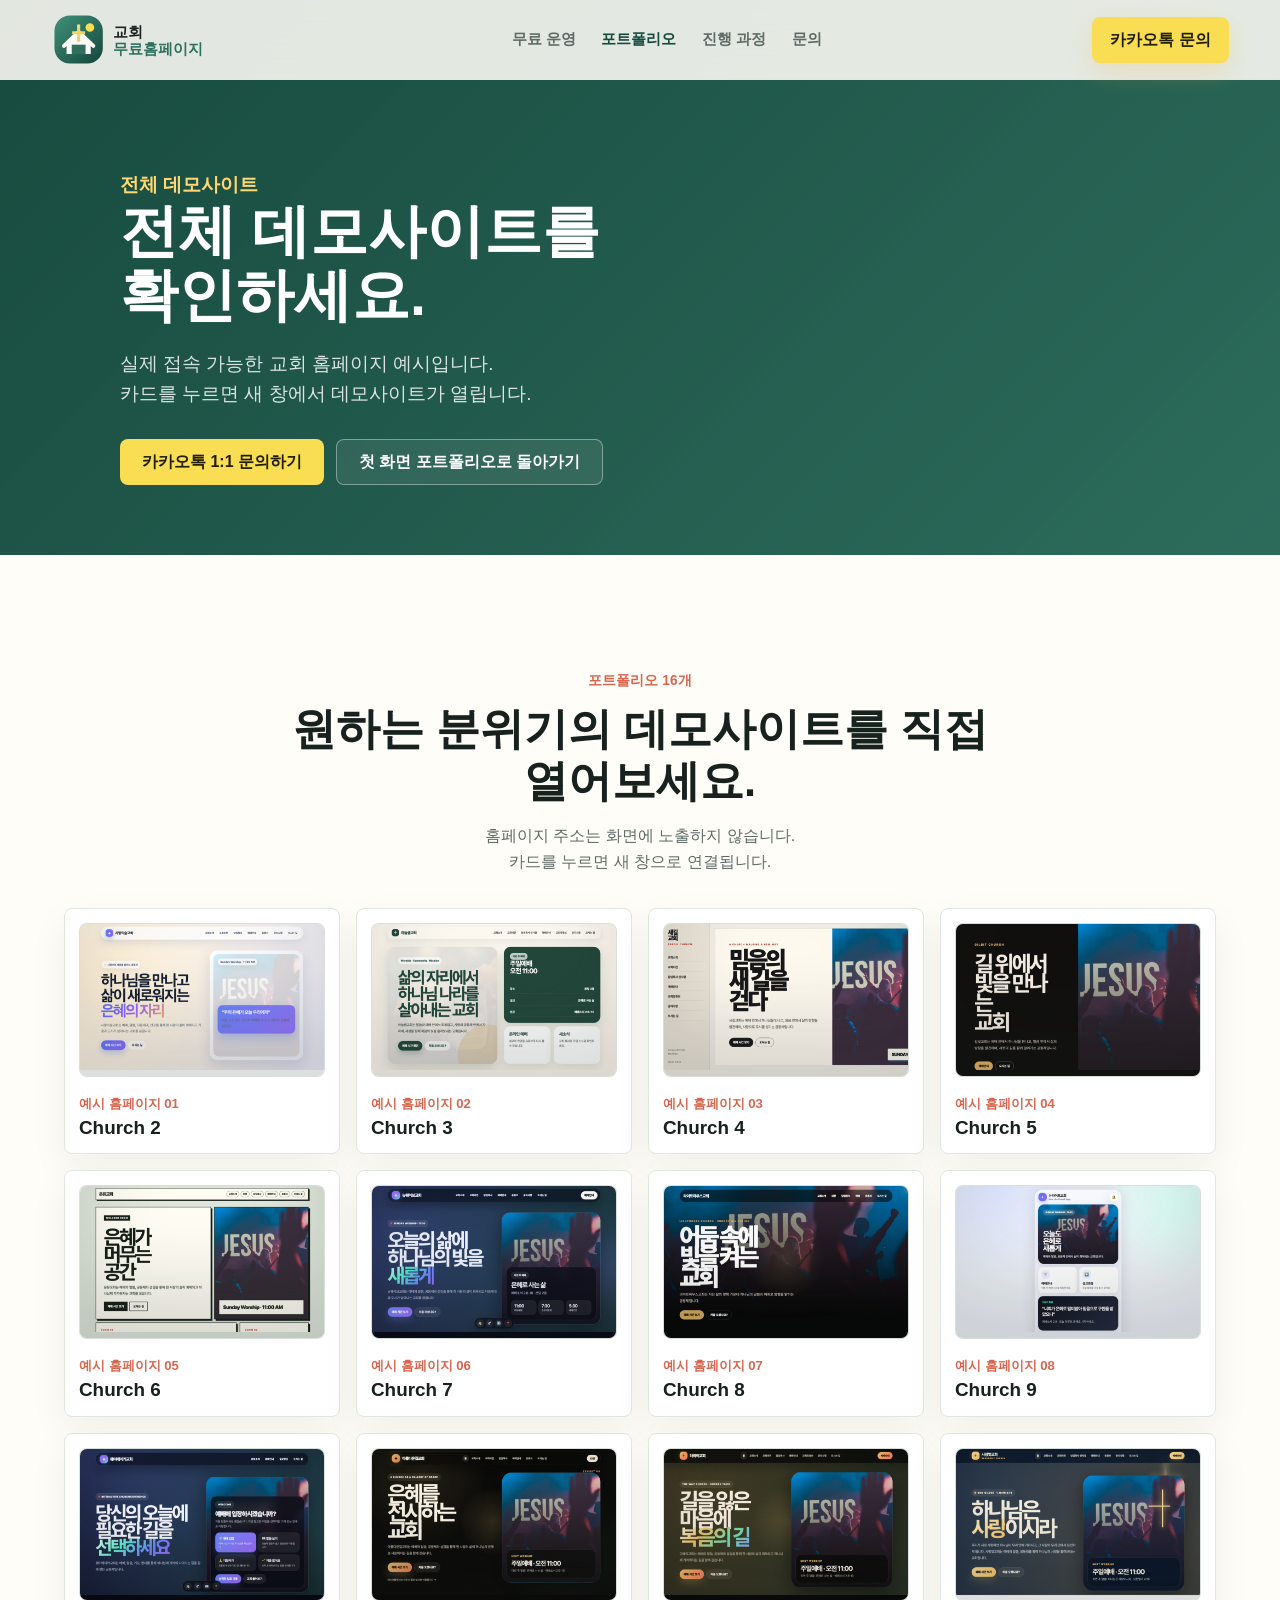
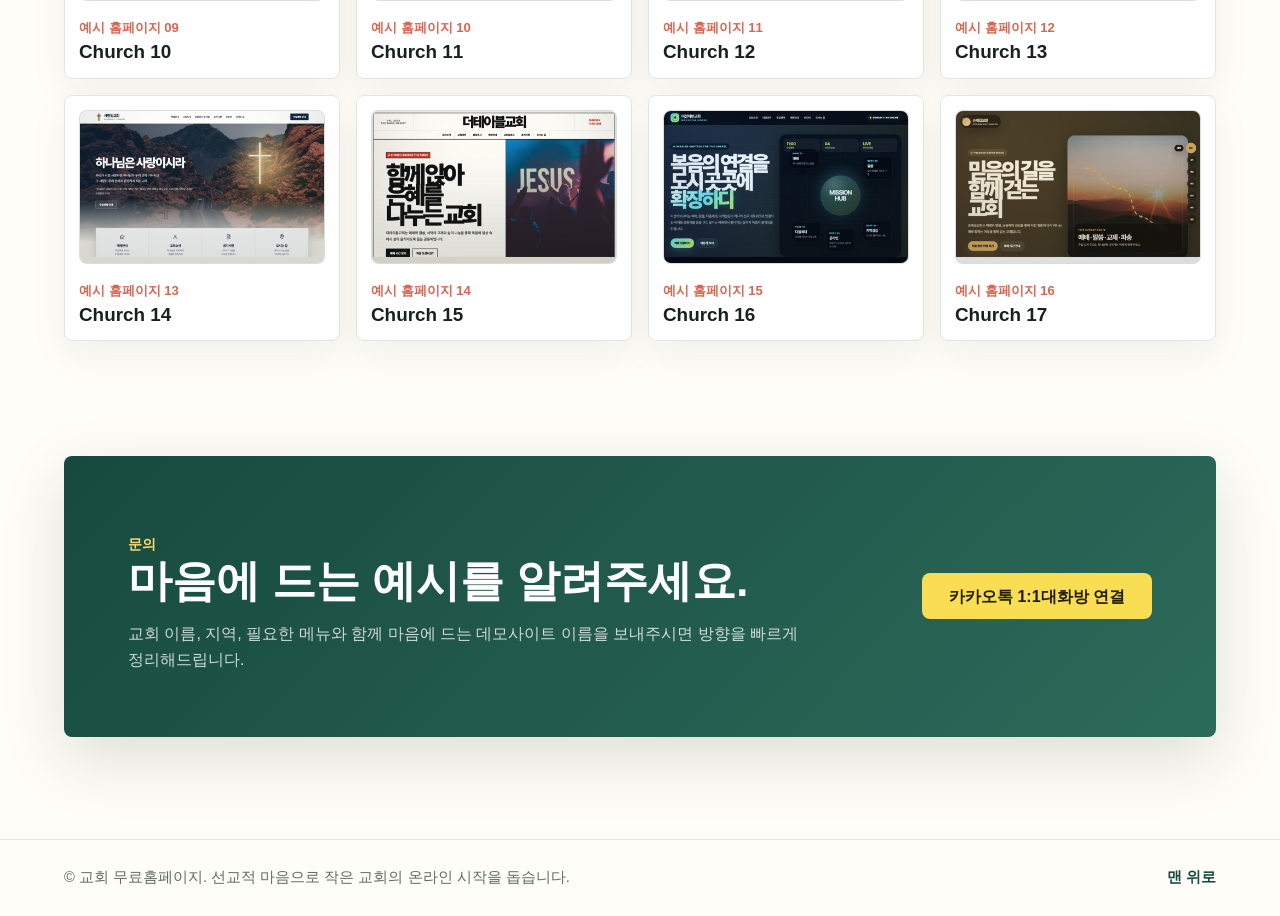
==== demos.html @ e767bea1 "Add files via upload" ====
<!doctype html>
<html lang="ko">
  <head>
    <meta charset="utf-8" />
    <meta name="viewport" content="width=device-width, initial-scale=1" />
    <title>교회 홈페이지 데모사이트 | 교회 무료홈페이지</title>
    <meta
      name="description"
      content="교회 무료홈페이지에서 제작 가능한 교회 홈페이지 데모사이트와 실제 예시 포트폴리오를 확인해보세요."
    />
    <meta name="robots" content="index,follow" />
    <meta name="format-detection" content="telephone=no" />
    <link rel="canonical" href="https://free-church.vercel.app/demos.html" />
    <link rel="icon" href="favicon.ico" sizes="any" />
    <link rel="icon" href="assets/favicon.svg" type="image/svg+xml" />
    <link rel="icon" href="favicon-32x32.png" type="image/png" sizes="32x32" />
    <link rel="apple-touch-icon" href="apple-touch-icon.png" />
    <meta property="og:type" content="website" />
    <meta property="og:locale" content="ko_KR" />
    <meta property="og:site_name" content="교회 무료홈페이지" />
    <meta property="og:title" content="교회 홈페이지 데모사이트" />
    <meta
      property="og:description"
      content="교회 홈페이지 예시 포트폴리오를 한 페이지에서 확인할 수 있습니다."
    />
    <meta property="og:url" content="https://free-church.vercel.app/demos.html" />
    <meta property="og:image" content="https://free-church.vercel.app/assets/church-homepage-hero.png" />
    <meta name="twitter:card" content="summary_large_image" />
    <script type="application/ld+json">
      {
        "@context": "https://schema.org",
        "@type": "CollectionPage",
        "name": "교회 홈페이지 데모사이트",
        "description": "교회 무료홈페이지에서 제공하는 교회 홈페이지 데모사이트와 예시 포트폴리오 모음입니다.",
        "url": "https://free-church.vercel.app/demos.html",
        "isPartOf": {
          "@type": "WebSite",
          "name": "교회 무료홈페이지",
          "url": "https://free-church.vercel.app/"
        }
      }
    </script>
    <link rel="stylesheet" href="styles.css" />
  </head>
  <body>
    <a class="skip-link" href="#main">본문 바로가기</a>

    <header class="site-header" aria-label="주요 메뉴">
      <a class="brand" href="index.html#top" aria-label="교회 무료홈페이지 홈">
        <img class="brand-logo" src="assets/logo.svg" alt="교회 무료홈페이지" width="220" height="64" />
      </a>
      <nav class="nav-links" aria-label="페이지 메뉴">
        <a href="index.html#free">무료 운영</a>
        <a href="demos.html" aria-current="page">포트폴리오</a>
        <a href="index.html#process">진행 과정</a>
        <a href="#contact">문의</a>
      </nav>
      <a class="header-chat" href="https://open.kakao.com/o/sqlMCiui" data-kakao-link>
        카카오톡 문의
      </a>
    </header>

    <main id="main" class="demo-page">
      <section class="demo-hero" id="top" aria-labelledby="demo-title">
        <div class="demo-hero-inner">
          <p class="eyebrow">전체 데모사이트</p>
          <h1 id="demo-title">
            <span>전체 데모사이트를</span>
            <span>확인하세요.</span>
          </h1>
          <p>
            <span>실제 접속 가능한 교회 홈페이지 예시입니다.</span>
            <span>카드를 누르면 새 창에서 데모사이트가 열립니다.</span>
          </p>
          <div class="demo-hero-actions">
            <a class="primary-action" href="https://open.kakao.com/o/sqlMCiui" data-kakao-link>
              카카오톡 1:1 문의하기
            </a>
            <a class="demo-back-link" href="index.html#examples">첫 화면 포트폴리오로 돌아가기</a>
          </div>
        </div>
      </section>

      <section class="section examples" aria-labelledby="demo-list-title">
        <div class="section-heading">
          <p class="eyebrow">포트폴리오 16개</p>
          <h2 id="demo-list-title">
            <span>원하는 분위기의 데모사이트를</span>
            <span>직접 열어보세요.</span>
          </h2>
          <p class="section-subcopy">
            <span>홈페이지 주소는 화면에 노출하지 않습니다.</span>
            <span>카드를 누르면 새 창으로 연결됩니다.</span>
          </p>
        </div>

        <div class="portfolio-grid" aria-label="전체 데모사이트 목록">
          <a class="portfolio-card" href="https://sms890522-coder.github.io/Church2" target="_blank" rel="noopener noreferrer" aria-label="Church 2 예시 홈페이지 새 창으로 보기">
            <span class="portfolio-preview">
              <img src="assets/portfolio/church2.png" alt="Church 2 예시 홈페이지 미리보기" loading="lazy" />
            </span>
            <span class="portfolio-info">
              <span>예시 홈페이지 01</span>
              <strong>Church 2</strong>
            </span>
          </a>
          <a class="portfolio-card" href="https://sms890522-coder.github.io/Church3" target="_blank" rel="noopener noreferrer" aria-label="Church 3 예시 홈페이지 새 창으로 보기">
            <span class="portfolio-preview">
              <img src="assets/portfolio/church3.png" alt="Church 3 예시 홈페이지 미리보기" loading="lazy" />
            </span>
            <span class="portfolio-info">
              <span>예시 홈페이지 02</span>
              <strong>Church 3</strong>
            </span>
          </a>
          <a class="portfolio-card" href="https://sms890522-coder.github.io/Church4" target="_blank" rel="noopener noreferrer" aria-label="Church 4 예시 홈페이지 새 창으로 보기">
            <span class="portfolio-preview">
              <img src="assets/portfolio/church4.png" alt="Church 4 예시 홈페이지 미리보기" loading="lazy" />
            </span>
            <span class="portfolio-info">
              <span>예시 홈페이지 03</span>
              <strong>Church 4</strong>
            </span>
          </a>
          <a class="portfolio-card" href="https://sms890522-coder.github.io/Church5" target="_blank" rel="noopener noreferrer" aria-label="Church 5 예시 홈페이지 새 창으로 보기">
            <span class="portfolio-preview">
              <img src="assets/portfolio/church5.png" alt="Church 5 예시 홈페이지 미리보기" loading="lazy" />
            </span>
            <span class="portfolio-info">
              <span>예시 홈페이지 04</span>
              <strong>Church 5</strong>
            </span>
          </a>
          <a class="portfolio-card" href="https://sms890522-coder.github.io/Church6" target="_blank" rel="noopener noreferrer" aria-label="Church 6 예시 홈페이지 새 창으로 보기">
            <span class="portfolio-preview">
              <img src="assets/portfolio/church6.png" alt="Church 6 예시 홈페이지 미리보기" loading="lazy" />
            </span>
            <span class="portfolio-info">
              <span>예시 홈페이지 05</span>
              <strong>Church 6</strong>
            </span>
          </a>
          <a class="portfolio-card" href="https://sms890522-coder.github.io/Church7" target="_blank" rel="noopener noreferrer" aria-label="Church 7 예시 홈페이지 새 창으로 보기">
            <span class="portfolio-preview">
              <img src="assets/portfolio/church7.png" alt="Church 7 예시 홈페이지 미리보기" loading="lazy" />
            </span>
            <span class="portfolio-info">
              <span>예시 홈페이지 06</span>
              <strong>Church 7</strong>
            </span>
          </a>
          <a class="portfolio-card" href="https://sms890522-coder.github.io/Church8" target="_blank" rel="noopener noreferrer" aria-label="Church 8 예시 홈페이지 새 창으로 보기">
            <span class="portfolio-preview">
              <img src="assets/portfolio/church8.png" alt="Church 8 예시 홈페이지 미리보기" loading="lazy" />
            </span>
            <span class="portfolio-info">
              <span>예시 홈페이지 07</span>
              <strong>Church 8</strong>
            </span>
          </a>
          <a class="portfolio-card" href="https://sms890522-coder.github.io/Church9" target="_blank" rel="noopener noreferrer" aria-label="Church 9 예시 홈페이지 새 창으로 보기">
            <span class="portfolio-preview">
              <img src="assets/portfolio/church9.png" alt="Church 9 예시 홈페이지 미리보기" loading="lazy" />
            </span>
            <span class="portfolio-info">
              <span>예시 홈페이지 08</span>
              <strong>Church 9</strong>
            </span>
          </a>
          <a class="portfolio-card" href="https://sms890522-coder.github.io/Church10" target="_blank" rel="noopener noreferrer" aria-label="Church 10 예시 홈페이지 새 창으로 보기">
            <span class="portfolio-preview">
              <img src="assets/portfolio/church10.png" alt="Church 10 예시 홈페이지 미리보기" loading="lazy" />
            </span>
            <span class="portfolio-info">
              <span>예시 홈페이지 09</span>
              <strong>Church 10</strong>
            </span>
          </a>
          <a class="portfolio-card" href="https://sms890522-coder.github.io/Church11" target="_blank" rel="noopener noreferrer" aria-label="Church 11 예시 홈페이지 새 창으로 보기">
            <span class="portfolio-preview">
              <img src="assets/portfolio/church11.png" alt="Church 11 예시 홈페이지 미리보기" loading="lazy" />
            </span>
            <span class="portfolio-info">
              <span>예시 홈페이지 10</span>
              <strong>Church 11</strong>
            </span>
          </a>
          <a class="portfolio-card" href="https://sms890522-coder.github.io/Church12" target="_blank" rel="noopener noreferrer" aria-label="Church 12 예시 홈페이지 새 창으로 보기">
            <span class="portfolio-preview">
              <img src="assets/portfolio/church12.png" alt="Church 12 예시 홈페이지 미리보기" loading="lazy" />
            </span>
            <span class="portfolio-info">
              <span>예시 홈페이지 11</span>
              <strong>Church 12</strong>
            </span>
          </a>
          <a class="portfolio-card" href="https://sms890522-coder.github.io/Church13" target="_blank" rel="noopener noreferrer" aria-label="Church 13 예시 홈페이지 새 창으로 보기">
            <span class="portfolio-preview">
              <img src="assets/portfolio/church13.png" alt="Church 13 예시 홈페이지 미리보기" loading="lazy" />
            </span>
            <span class="portfolio-info">
              <span>예시 홈페이지 12</span>
              <strong>Church 13</strong>
            </span>
          </a>
          <a class="portfolio-card" href="https://sms890522-coder.github.io/Church14" target="_blank" rel="noopener noreferrer" aria-label="Church 14 예시 홈페이지 새 창으로 보기">
            <span class="portfolio-preview">
              <img src="assets/portfolio/church14.png" alt="Church 14 예시 홈페이지 미리보기" loading="lazy" />
            </span>
            <span class="portfolio-info">
              <span>예시 홈페이지 13</span>
              <strong>Church 14</strong>
            </span>
          </a>
          <a class="portfolio-card" href="https://sms890522-coder.github.io/Church15" target="_blank" rel="noopener noreferrer" aria-label="Church 15 예시 홈페이지 새 창으로 보기">
            <span class="portfolio-preview">
              <img src="assets/portfolio/church15.png" alt="Church 15 예시 홈페이지 미리보기" loading="lazy" />
            </span>
            <span class="portfolio-info">
              <span>예시 홈페이지 14</span>
              <strong>Church 15</strong>
            </span>
          </a>
          <a class="portfolio-card" href="https://sms890522-coder.github.io/Church16" target="_blank" rel="noopener noreferrer" aria-label="Church 16 예시 홈페이지 새 창으로 보기">
            <span class="portfolio-preview">
              <img src="assets/portfolio/church16.png" alt="Church 16 예시 홈페이지 미리보기" loading="lazy" />
            </span>
            <span class="portfolio-info">
              <span>예시 홈페이지 15</span>
              <strong>Church 16</strong>
            </span>
          </a>
          <a class="portfolio-card" href="https://sms890522-coder.github.io/Church17" target="_blank" rel="noopener noreferrer" aria-label="Church 17 예시 홈페이지 새 창으로 보기">
            <span class="portfolio-preview">
              <img src="assets/portfolio/church17.png" alt="Church 17 예시 홈페이지 미리보기" loading="lazy" />
            </span>
            <span class="portfolio-info">
              <span>예시 홈페이지 16</span>
              <strong>Church 17</strong>
            </span>
          </a>
        </div>
      </section>

      <section class="contact" id="contact" aria-labelledby="contact-title">
        <div class="contact-copy">
          <p class="eyebrow">문의</p>
          <h2 id="contact-title">마음에 드는 예시를 알려주세요.</h2>
          <p>
            교회 이름, 지역, 필요한 메뉴와 함께 마음에 드는 데모사이트 이름을 보내주시면 방향을 빠르게 정리해드립니다.
          </p>
        </div>
        <a class="contact-action" href="https://open.kakao.com/o/sqlMCiui" data-kakao-link>
          카카오톡 1:1대화방 연결
        </a>
      </section>
    </main>

    <footer class="site-footer">
      <p>© 교회 무료홈페이지. 선교적 마음으로 작은 교회의 온라인 시작을 돕습니다.</p>
      <a href="#top">맨 위로</a>
    </footer>

    <script src="script.js"></script>
  </body>
</html>
---- styles.css ----
:root {
  --ink: #17211d;
  --muted: #5f6c66;
  --paper: #fffdf8;
  --soft: #f3f7f1;
  --line: #dfe8df;
  --green: #2f6f5e;
  --green-dark: #174a3f;
  --coral: #d8664f;
  --sun: #f0b84e;
  --white: #ffffff;
  --shadow: 0 22px 65px rgba(23, 33, 29, 0.14);
  color-scheme: light;
}

* {
  box-sizing: border-box;
}

html {
  scroll-behavior: smooth;
}

body {
  margin: 0;
  background: var(--paper);
  color: var(--ink);
  font-family:
    Pretendard,
    -apple-system,
    BlinkMacSystemFont,
    "Segoe UI",
    sans-serif;
  line-height: 1.6;
  overflow-x: hidden;
}

body.nav-open {
  overflow: hidden;
}

a {
  color: inherit;
  text-decoration: none;
}

button,
a {
  -webkit-tap-highlight-color: transparent;
}

.skip-link {
  position: fixed;
  left: 16px;
  top: -80px;
  z-index: 30;
  background: var(--ink);
  color: var(--white);
  padding: 10px 14px;
  border-radius: 8px;
}

.skip-link:focus {
  top: 16px;
}

.site-header {
  position: fixed;
  top: 0;
  left: 0;
  right: 0;
  z-index: 20;
  display: flex;
  align-items: center;
  justify-content: space-between;
  gap: 22px;
  min-height: 72px;
  padding: 12px clamp(18px, 4vw, 56px);
  background: rgba(255, 253, 248, 0.88);
  border-bottom: 1px solid rgba(223, 232, 223, 0.72);
  backdrop-filter: blur(16px);
}

.brand {
  display: inline-flex;
  align-items: center;
  gap: 0;
  min-width: max-content;
  font-weight: 800;
  letter-spacing: 0;
}

.brand-logo {
  display: block;
  width: 190px;
  height: auto;
}

.nav-links {
  display: flex;
  align-items: center;
  justify-content: center;
  gap: clamp(14px, 2vw, 28px);
  color: var(--muted);
  font-size: 0.95rem;
  font-weight: 700;
}

.nav-links a {
  padding: 8px 0;
}

.nav-links a:hover {
  color: var(--green-dark);
}

.nav-links a[aria-current="page"] {
  color: var(--green-dark);
}

.header-chat,
.primary-action,
.secondary-action,
.contact-action {
  display: inline-flex;
  align-items: center;
  justify-content: center;
  min-height: 46px;
  border-radius: 8px;
  font-weight: 800;
  letter-spacing: 0;
}

.header-chat {
  min-width: 126px;
  padding: 0 18px;
  background: #f9de53;
  color: #211d00;
  box-shadow: 0 10px 26px rgba(240, 184, 78, 0.24);
}

.hero {
  position: relative;
  min-height: min(760px, 92vh);
  display: grid;
  align-items: end;
  overflow: hidden;
  padding: 142px clamp(18px, 5vw, 72px) 56px;
}

.hero-image {
  position: absolute;
  inset: 0;
  background:
    linear-gradient(90deg, rgba(23, 33, 29, 0.74) 0%, rgba(23, 33, 29, 0.42) 46%, rgba(23, 33, 29, 0.08) 100%),
    url("assets/church-homepage-hero.png") center / cover no-repeat;
  transform: scale(1.01);
}

.hero-shade {
  position: absolute;
  inset: auto 0 0;
  height: 34%;
  background: linear-gradient(0deg, rgba(23, 33, 29, 0.52), rgba(23, 33, 29, 0));
}

.hero-content {
  position: relative;
  z-index: 2;
  width: min(820px, 100%);
  min-width: 0;
  color: var(--white);
}

.eyebrow {
  margin: 0 0 12px;
  color: var(--coral);
  font-size: 0.86rem;
  font-weight: 900;
  letter-spacing: 0;
}

.hero .eyebrow {
  color: #ffd873;
}

.hero h1 {
  margin: 0;
  max-width: 780px;
  font-size: clamp(2.4rem, 5vw, 5.45rem);
  line-height: 1.04;
  letter-spacing: 0;
  overflow-wrap: anywhere;
  word-break: keep-all;
}

.hero-copy {
  max-width: 690px;
  margin: 24px 0 0;
  color: rgba(255, 255, 255, 0.9);
  font-size: clamp(1.05rem, 1.7vw, 1.25rem);
  overflow-wrap: anywhere;
  word-break: keep-all;
}

.hero-copy span,
.notice-strip span {
  display: inline;
}

.hero-actions {
  display: flex;
  flex-wrap: wrap;
  gap: 12px;
  margin-top: 32px;
}

.primary-action,
.secondary-action {
  min-width: 182px;
  padding: 0 22px;
}

.primary-action {
  background: #f9de53;
  color: #211d00;
}

.secondary-action {
  border: 1px solid rgba(255, 255, 255, 0.42);
  color: var(--white);
  background: rgba(255, 255, 255, 0.08);
  backdrop-filter: blur(12px);
}

.hero-stats {
  display: grid;
  grid-template-columns: repeat(3, minmax(0, 1fr));
  gap: 10px;
  width: min(620px, 100%);
  margin: 42px 0 0;
}

.hero-stats div {
  padding: 16px;
  border: 1px solid rgba(255, 255, 255, 0.26);
  border-radius: 8px;
  background: rgba(255, 255, 255, 0.1);
  backdrop-filter: blur(10px);
}

.hero-stats dt {
  margin: 0;
  color: #ffd873;
  font-size: 1.4rem;
  font-weight: 900;
}

.hero-stats dd {
  margin: 2px 0 0;
  color: rgba(255, 255, 255, 0.82);
  font-size: 0.9rem;
}

.notice-strip {
  background: var(--green-dark);
  color: var(--white);
  padding: 24px clamp(18px, 5vw, 72px);
}

.notice-strip p {
  width: min(1050px, 100%);
  margin: 0 auto;
  color: rgba(255, 255, 255, 0.94);
  font-size: clamp(1rem, 2vw, 1.3rem);
  font-weight: 800;
  text-align: center;
  overflow-wrap: anywhere;
  word-break: keep-all;
}

.section {
  padding: clamp(72px, 9vw, 118px) clamp(18px, 5vw, 72px);
}

.section-heading {
  width: min(780px, 100%);
  margin: 0 auto 34px;
  text-align: center;
}

.section-heading h2,
.seo-band h2,
.contact h2 {
  margin: 0;
  color: var(--ink);
  font-size: clamp(1.9rem, 3.4vw, 3.2rem);
  line-height: 1.18;
  letter-spacing: 0;
  overflow-wrap: anywhere;
  word-break: keep-all;
}

.section-heading h2 span,
.seo-band h2 span {
  display: inline;
}

.promise-grid {
  display: grid;
  grid-template-columns: repeat(3, minmax(0, 1fr));
  gap: 18px;
  width: min(1120px, 100%);
  margin: 0 auto;
}

.promise-card {
  min-height: 252px;
  padding: 26px;
  border: 1px solid var(--line);
  border-radius: 8px;
  background: var(--white);
  box-shadow: 0 14px 42px rgba(23, 33, 29, 0.06);
}

.card-index {
  display: inline-flex;
  align-items: center;
  justify-content: center;
  width: 44px;
  height: 32px;
  border-radius: 999px;
  background: var(--soft);
  color: var(--green);
  font-weight: 900;
}

.promise-card h3 {
  margin: 24px 0 10px;
  font-size: 1.32rem;
  line-height: 1.28;
  letter-spacing: 0;
  word-break: keep-all;
}

.promise-card p,
.faq-list p,
.contact p,
.process-list span {
  margin: 0;
  color: var(--muted);
  overflow-wrap: anywhere;
  word-break: keep-all;
}

.seo-band {
  display: grid;
  grid-template-columns: minmax(0, 0.9fr) minmax(300px, 1.1fr);
  gap: 40px;
  align-items: center;
  background: var(--soft);
}

.seo-band > div,
.check-list {
  width: min(560px, 100%);
}

.seo-band > div {
  justify-self: end;
}

.check-list {
  display: grid;
  gap: 14px;
  margin: 0;
  padding: 0;
  list-style: none;
}

.check-list li {
  position: relative;
  padding: 18px 18px 18px 52px;
  border: 1px solid rgba(47, 111, 94, 0.18);
  border-radius: 8px;
  background: var(--white);
  color: var(--ink);
  font-weight: 750;
  overflow-wrap: anywhere;
  box-shadow: 0 10px 30px rgba(23, 33, 29, 0.05);
}

.check-list li::before {
  position: absolute;
  left: 18px;
  top: 18px;
  content: "";
  width: 18px;
  height: 18px;
  border-radius: 50%;
  background: var(--green);
  box-shadow: inset 0 0 0 5px var(--white);
}

.examples {
  background: var(--paper);
}

.demo-page {
  background: var(--paper);
}

.demo-hero {
  padding: 148px clamp(18px, 5vw, 72px) 70px;
  background:
    linear-gradient(135deg, rgba(23, 74, 63, 0.97), rgba(47, 111, 94, 0.9)),
    var(--green-dark);
  color: var(--white);
  overflow: hidden;
}

.demo-hero-inner {
  width: min(1040px, 100%);
  min-width: 0;
  margin: 0 auto;
}

.demo-hero .eyebrow {
  color: #ffd873;
}

.demo-hero h1 {
  max-width: 840px;
  margin: 0;
  font-size: clamp(2.15rem, 4.5vw, 4.5rem);
  line-height: 1.1;
  letter-spacing: 0;
  overflow-wrap: anywhere;
  word-break: keep-all;
}

.demo-hero h1 span,
.demo-hero p span {
  display: block;
}

.demo-hero p {
  max-width: 760px;
  margin: 22px 0 0;
  color: rgba(255, 255, 255, 0.84);
  font-size: clamp(1.02rem, 1.5vw, 1.18rem);
  overflow-wrap: anywhere;
  word-break: keep-all;
}

.demo-hero-actions {
  display: flex;
  flex-wrap: wrap;
  gap: 12px;
  margin-top: 30px;
}

.demo-back-link {
  display: inline-flex;
  align-items: center;
  justify-content: center;
  min-height: 46px;
  padding: 0 22px;
  border: 1px solid rgba(255, 255, 255, 0.38);
  border-radius: 8px;
  color: var(--white);
  font-weight: 800;
  background: rgba(255, 255, 255, 0.08);
}

.section-subcopy {
  max-width: 640px;
  margin: 16px auto 0;
  color: var(--muted);
  word-break: keep-all;
}

.section-subcopy span {
  display: block;
}

.portfolio-grid {
  display: grid;
  grid-template-columns: repeat(4, minmax(0, 1fr));
  gap: 16px;
  width: min(1180px, 100%);
  margin: 0 auto;
}

.portfolio-card {
  display: grid;
  gap: 16px;
  min-width: 0;
  overflow: hidden;
  padding: 14px;
  border: 1px solid var(--line);
  border-radius: 8px;
  background: var(--white);
  box-shadow: 0 14px 38px rgba(23, 33, 29, 0.06);
  transition:
    border-color 180ms ease,
    box-shadow 180ms ease,
    transform 180ms ease;
}

.portfolio-card:hover,
.portfolio-card:focus-visible {
  border-color: rgba(47, 111, 94, 0.42);
  box-shadow: 0 20px 54px rgba(23, 33, 29, 0.13);
  transform: translateY(-3px);
}

.portfolio-preview {
  position: relative;
  display: block;
  aspect-ratio: 16 / 10;
  overflow: hidden;
  border: 1px solid rgba(23, 33, 29, 0.1);
  border-radius: 8px;
  background: #eef4ef;
}

.portfolio-preview::after {
  position: absolute;
  inset: 0;
  content: "";
  box-shadow: inset 0 -54px 80px rgba(23, 33, 29, 0.16);
  pointer-events: none;
}

.portfolio-preview img {
  display: block;
  width: 100%;
  height: 100%;
  object-fit: cover;
  object-position: top center;
  transform: scale(1.01);
  transition: transform 220ms ease;
}

.portfolio-card:hover .portfolio-preview img,
.portfolio-card:focus-visible .portfolio-preview img {
  transform: scale(1.045);
}

.portfolio-info {
  display: grid;
  min-width: 0;
  overflow: hidden;
}

.portfolio-info span {
  color: var(--coral);
  font-size: 0.82rem;
  font-weight: 900;
}

.portfolio-info strong {
  margin-top: 2px;
  color: var(--ink);
  font-size: 1.18rem;
  line-height: 1.24;
}

.portfolio-actions {
  display: flex;
  justify-content: center;
  margin-top: 30px;
}

.portfolio-more-link {
  display: inline-flex;
  align-items: center;
  justify-content: center;
  min-height: 48px;
  padding: 0 24px;
  border-radius: 8px;
  background: var(--green-dark);
  color: var(--white);
  font-weight: 850;
  box-shadow: 0 14px 34px rgba(23, 74, 63, 0.18);
}

.portfolio-more-link:hover,
.portfolio-more-link:focus-visible {
  background: var(--green);
}

.process {
  background: var(--green-dark);
}

.process .section-heading h2 {
  color: var(--white);
}

.process .eyebrow {
  color: #ffd873;
}

.process-list {
  display: grid;
  grid-template-columns: repeat(3, minmax(0, 1fr));
  gap: 16px;
  width: min(1080px, 100%);
  margin: 0 auto;
  padding: 0;
  list-style: none;
}

.process-list li {
  min-height: 182px;
  padding: 24px;
  border: 1px solid rgba(255, 255, 255, 0.18);
  border-radius: 8px;
  background: rgba(255, 255, 255, 0.08);
}

.process-list strong {
  display: block;
  margin-bottom: 12px;
  color: var(--white);
  font-size: 1.22rem;
}

.process-list span {
  color: rgba(255, 255, 255, 0.78);
}

.faq-list {
  display: grid;
  gap: 12px;
  width: min(900px, 100%);
  margin: 0 auto;
}

details {
  border: 1px solid var(--line);
  border-radius: 8px;
  background: var(--white);
}

summary {
  display: flex;
  justify-content: space-between;
  gap: 16px;
  padding: 20px 22px;
  color: var(--ink);
  font-weight: 900;
  cursor: pointer;
  word-break: keep-all;
}

summary::after {
  content: "+";
  color: var(--green);
  font-size: 1.25rem;
  line-height: 1;
}

details[open] summary::after {
  content: "−";
}

details p {
  padding: 0 22px 22px;
}

.contact {
  display: grid;
  grid-template-columns: minmax(0, 1fr) auto;
  gap: 32px;
  align-items: center;
  margin: 0 clamp(18px, 5vw, 72px) clamp(72px, 8vw, 110px);
  padding: clamp(36px, 6vw, 64px);
  border-radius: 8px;
  background:
    linear-gradient(135deg, rgba(23, 74, 63, 0.94), rgba(47, 111, 94, 0.88)),
    var(--green-dark);
  color: var(--white);
  box-shadow: var(--shadow);
}

.contact h2 {
  color: var(--white);
}

.contact .eyebrow {
  color: #ffd873;
}

.contact p {
  max-width: 680px;
  margin-top: 14px;
  color: rgba(255, 255, 255, 0.78);
}

.contact-action {
  min-width: 230px;
  padding: 0 24px;
  background: #f9de53;
  color: #211d00;
}

.site-footer {
  display: flex;
  justify-content: space-between;
  gap: 18px;
  padding: 26px clamp(18px, 5vw, 72px);
  border-top: 1px solid var(--line);
  color: var(--muted);
  font-size: 0.92rem;
}

.site-footer p {
  margin: 0;
}

.site-footer a {
  color: var(--green-dark);
  font-weight: 800;
}

@media (max-width: 900px) {
  .site-header {
    min-height: 66px;
    gap: 12px;
  }

  .nav-links {
    display: none;
  }

  .header-chat {
    min-width: 112px;
    min-height: 42px;
    padding: 0 14px;
    font-size: 0.9rem;
  }

  .hero {
    min-height: 760px;
    padding-top: 118px;
  }

  .demo-hero {
    padding-top: 118px;
    padding-bottom: 58px;
  }

  .hero-image {
    background:
      linear-gradient(180deg, rgba(23, 33, 29, 0.66) 0%, rgba(23, 33, 29, 0.52) 52%, rgba(23, 33, 29, 0.74) 100%),
      url("assets/church-homepage-hero.png") center / cover no-repeat;
  }

  .promise-grid,
  .process-list,
  .seo-band,
  .contact {
    grid-template-columns: 1fr;
  }

  .seo-band > div {
    justify-self: start;
  }

  .portfolio-grid {
    grid-template-columns: repeat(2, minmax(0, 1fr));
  }

  .contact-action {
    width: 100%;
  }
}

@media (max-width: 620px) {
  .brand span:last-child {
    max-width: 118px;
    line-height: 1.2;
  }

  .header-chat {
    display: none;
  }

  .hero {
    min-height: 690px;
    padding-bottom: 30px;
  }

  .hero-content {
    width: 100%;
    max-width: calc(100vw - 36px);
  }

  .hero h1 {
    font-size: 2.05rem;
    line-height: 1.12;
  }

  .hero-copy {
    max-width: 100%;
    margin-top: 18px;
    font-size: 1rem;
    word-break: normal;
  }

  .hero-copy span,
  .notice-strip span {
    display: block;
  }

  .hero-actions {
    margin-top: 24px;
  }

  .hero-actions {
    display: grid;
  }

  .primary-action,
  .secondary-action,
  .demo-back-link {
    width: 100%;
  }

  .hero-stats {
    grid-template-columns: 1fr;
    gap: 8px;
    margin-top: 20px;
  }

  .hero-stats div {
    padding: 12px 14px;
  }

  .hero-stats dt {
    font-size: 1.2rem;
  }

  .notice-strip p {
    text-align: left;
    word-break: normal;
  }

  .section {
    padding-top: 64px;
    padding-bottom: 64px;
  }

  .section-heading {
    text-align: left;
  }

  .section-heading h2,
  .seo-band h2,
  .contact h2,
  .demo-hero h1,
  .section-subcopy {
    overflow-wrap: anywhere;
    word-break: break-all;
  }

  .section-heading h2,
  .seo-band h2,
  .contact h2 {
    font-size: 1.72rem;
    line-height: 1.24;
  }

  .demo-hero h1 {
    font-size: 2rem;
    line-height: 1.16;
  }

  .demo-hero p {
    font-size: 0.98rem;
  }

  .section-heading h2 span,
  .seo-band h2 span {
    display: block;
  }

  .promise-card p,
  .check-list li,
  .demo-hero p,
  .section-subcopy {
    word-break: break-all;
  }

  .promise-card,
  .process-list li {
    min-height: auto;
  }

  .portfolio-grid {
    grid-template-columns: 1fr;
  }

  .portfolio-card {
    grid-template-columns: 1fr;
    align-items: stretch;
    gap: 12px;
    padding: 12px;
  }

  .portfolio-preview {
    aspect-ratio: 16 / 10;
  }

  .contact {
    margin-bottom: 54px;
    padding: 32px 22px;
  }

  .site-footer {
    flex-direction: column;
  }
}

@media (prefers-reduced-motion: reduce) {
  html {
    scroll-behavior: auto;
  }
}
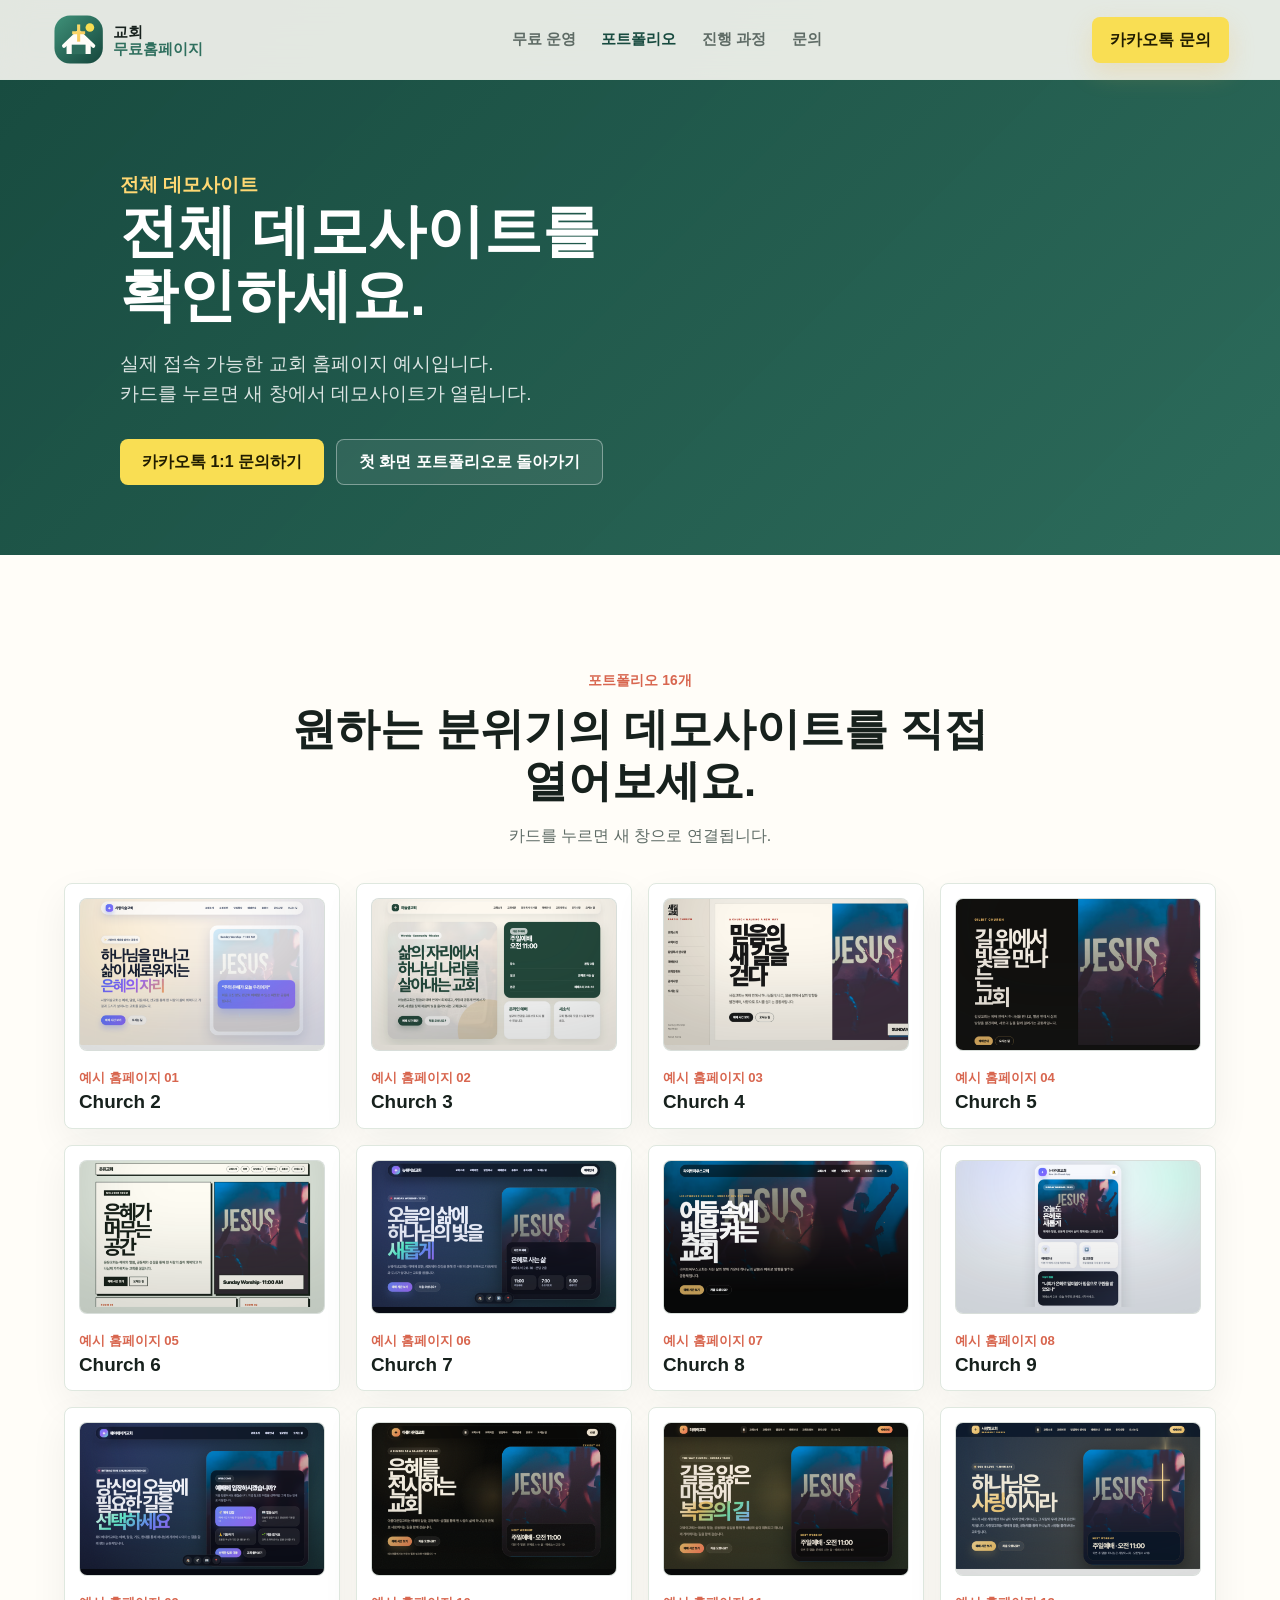
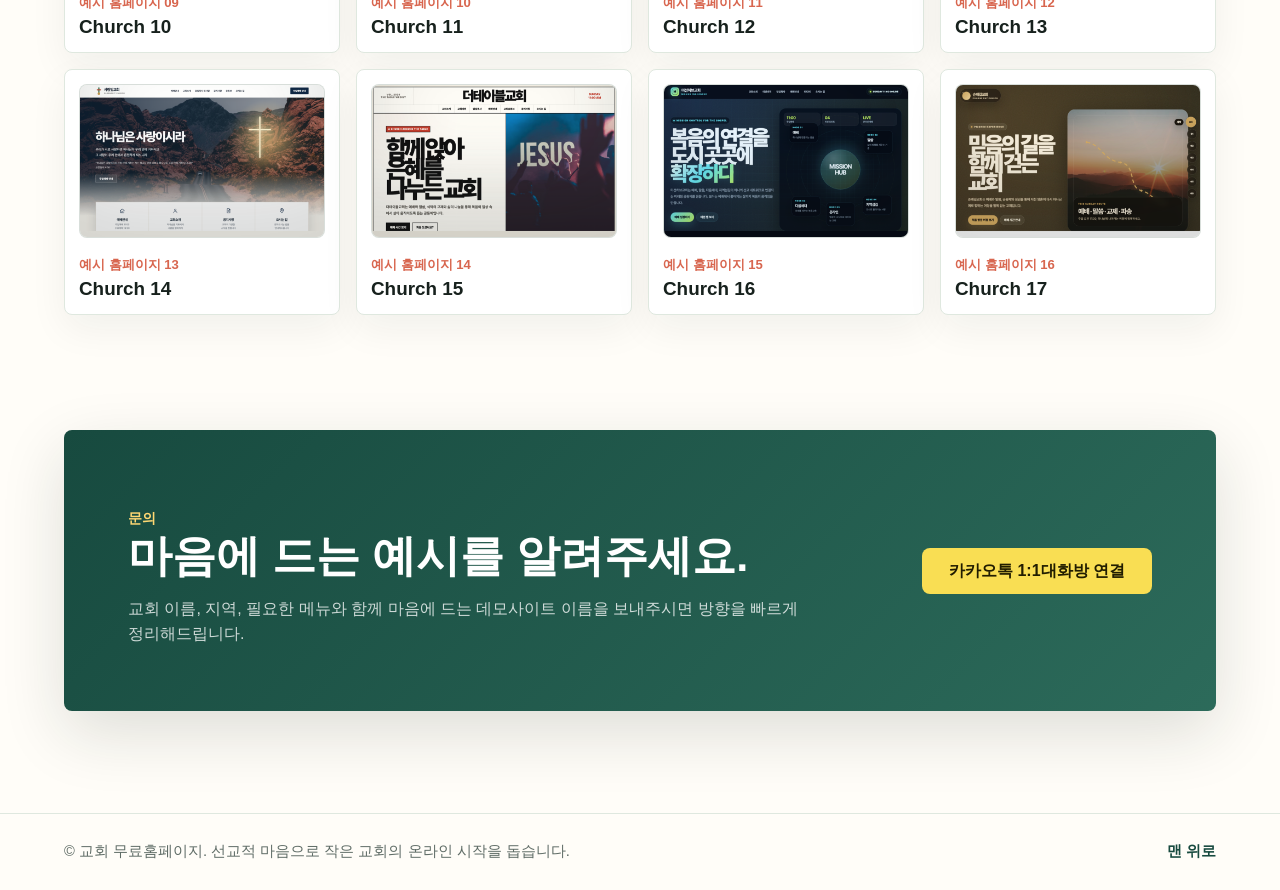
==== commit bfbdfb28: "Remove homepage address visibility note" ====
--- a/demos.html
+++ b/demos.html
@@ -10,7 +10,7 @@
     />
     <meta name="robots" content="index,follow" />
     <meta name="format-detection" content="telephone=no" />
-    <link rel="canonical" href="https://free-church.vercel.app/demos.html" />
+    <link rel="canonical" href="https://free-church.vercel.app/demos" />
     <link rel="icon" href="favicon.ico" sizes="any" />
     <link rel="icon" href="assets/favicon.svg" type="image/svg+xml" />
     <link rel="icon" href="favicon-32x32.png" type="image/png" sizes="32x32" />
@@ -23,7 +23,7 @@
       property="og:description"
       content="교회 홈페이지 예시 포트폴리오를 한 페이지에서 확인할 수 있습니다."
     />
-    <meta property="og:url" content="https://free-church.vercel.app/demos.html" />
+    <meta property="og:url" content="https://free-church.vercel.app/demos" />
     <meta property="og:image" content="https://free-church.vercel.app/assets/church-homepage-hero.png" />
     <meta name="twitter:card" content="summary_large_image" />
     <script type="application/ld+json">
@@ -32,7 +32,7 @@
         "@type": "CollectionPage",
         "name": "교회 홈페이지 데모사이트",
         "description": "교회 무료홈페이지에서 제공하는 교회 홈페이지 데모사이트와 예시 포트폴리오 모음입니다.",
-        "url": "https://free-church.vercel.app/demos.html",
+        "url": "https://free-church.vercel.app/demos",
         "isPartOf": {
           "@type": "WebSite",
           "name": "교회 무료홈페이지",
@@ -51,7 +51,7 @@
       </a>
       <nav class="nav-links" aria-label="페이지 메뉴">
         <a href="index.html#free">무료 운영</a>
-        <a href="demos.html" aria-current="page">포트폴리오</a>
+        <a href="demos" aria-current="page">포트폴리오</a>
         <a href="index.html#process">진행 과정</a>
         <a href="#contact">문의</a>
       </nav>
@@ -89,7 +89,6 @@
             <span>직접 열어보세요.</span>
           </h2>
           <p class="section-subcopy">
-            <span>홈페이지 주소는 화면에 노출하지 않습니다.</span>
             <span>카드를 누르면 새 창으로 연결됩니다.</span>
           </p>
         </div>
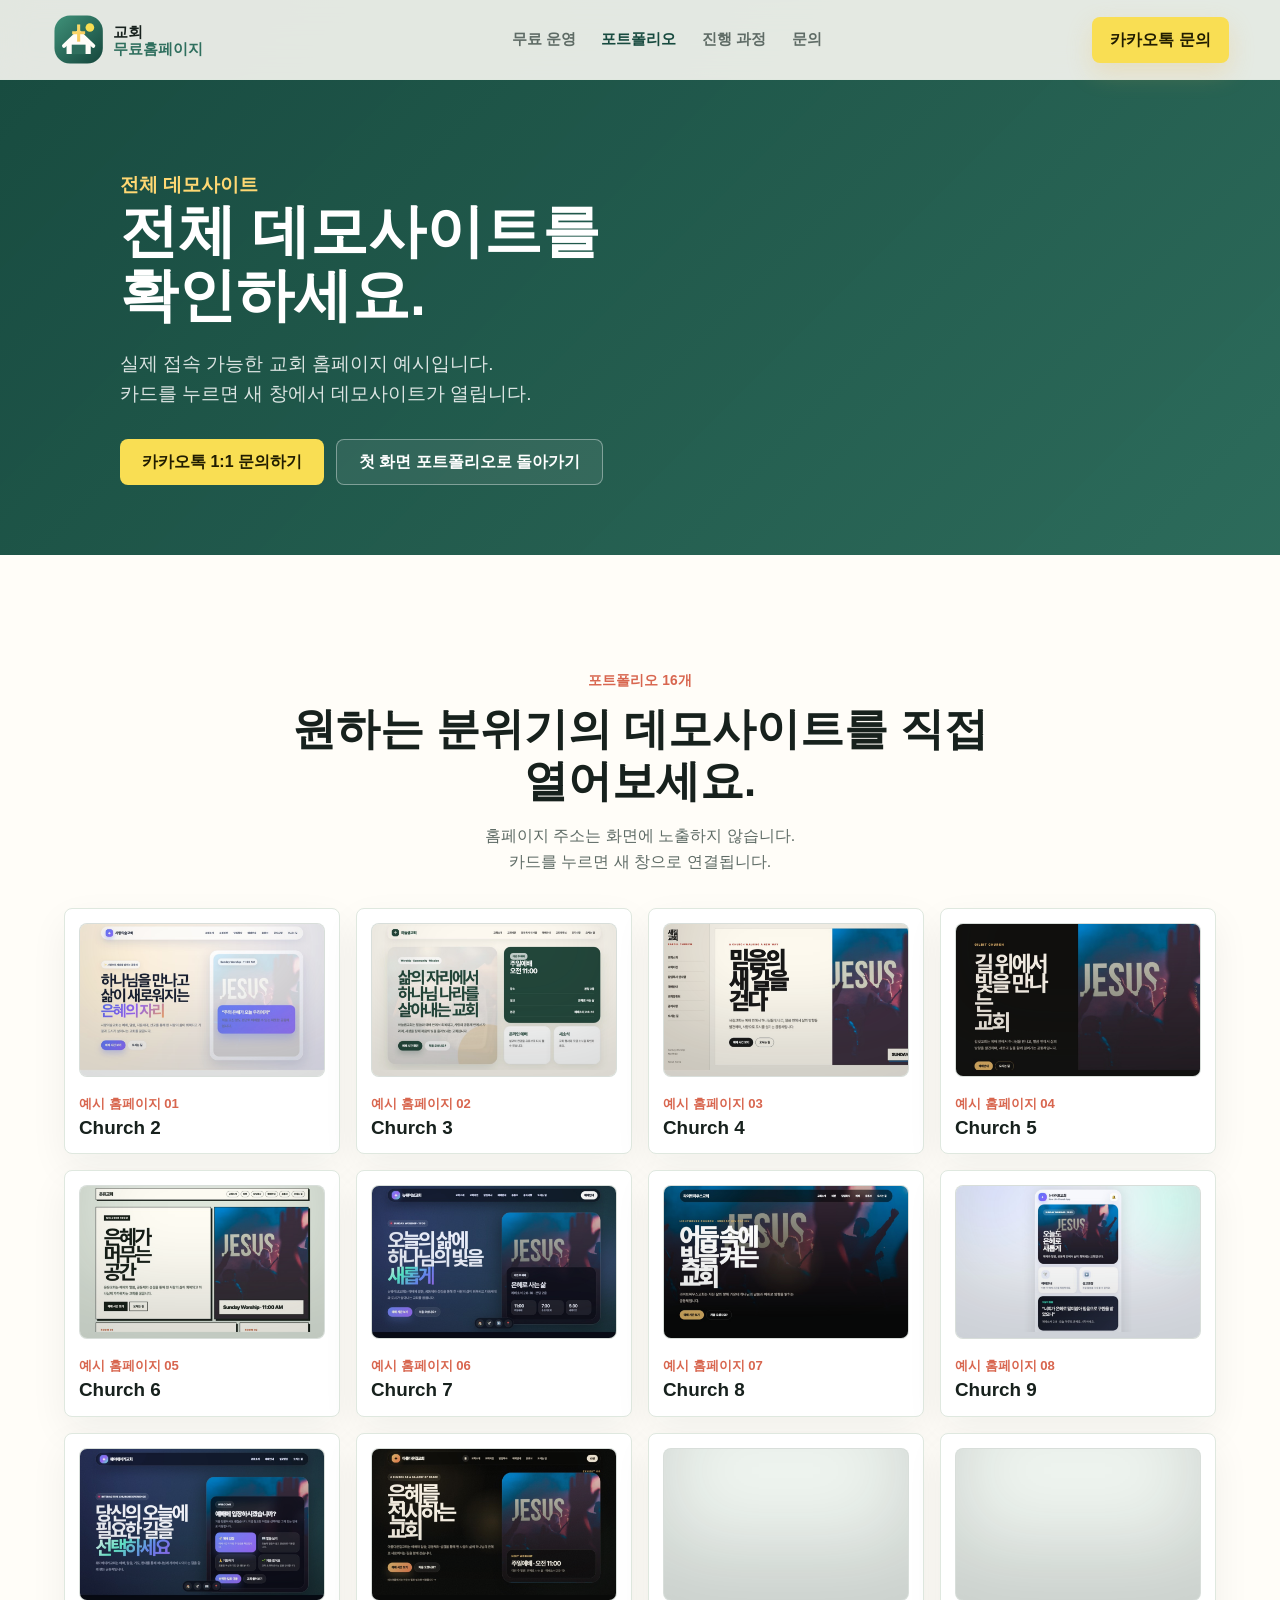
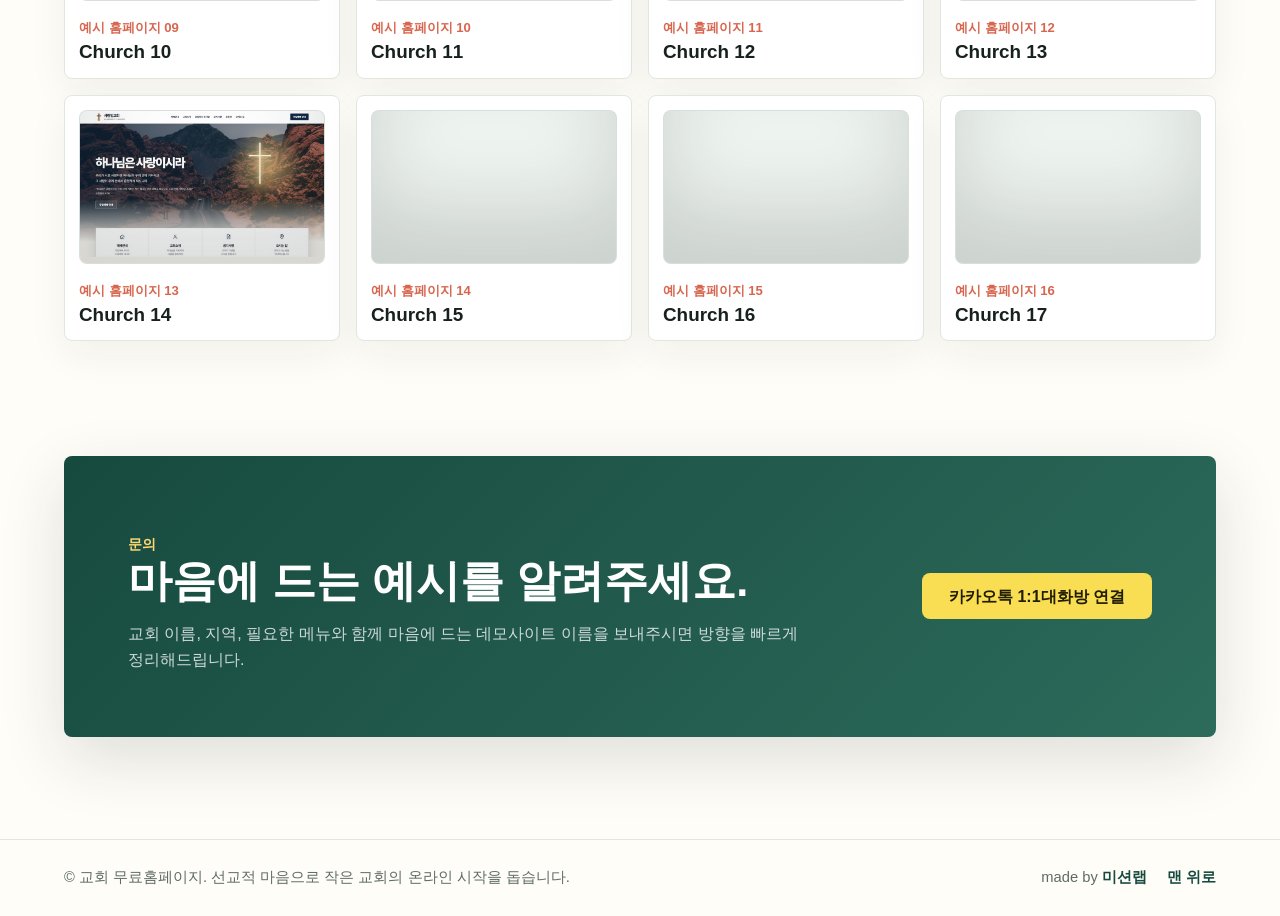
==== commit eb608ce2: "Add files via upload" ====
--- a/demos.html
+++ b/demos.html
@@ -24,7 +24,7 @@
       content="교회 홈페이지 예시 포트폴리오를 한 페이지에서 확인할 수 있습니다."
     />
     <meta property="og:url" content="https://free-church.vercel.app/demos" />
-    <meta property="og:image" content="https://free-church.vercel.app/assets/church-homepage-hero.png" />
+    <meta property="og:image" content="https://free-church.vercel.app/assets/optimized/church-homepage-hero.jpg" />
     <meta name="twitter:card" content="summary_large_image" />
     <script type="application/ld+json">
       {
@@ -89,6 +89,7 @@
             <span>직접 열어보세요.</span>
           </h2>
           <p class="section-subcopy">
+            <span>홈페이지 주소는 화면에 노출하지 않습니다.</span>
             <span>카드를 누르면 새 창으로 연결됩니다.</span>
           </p>
         </div>
@@ -96,7 +97,7 @@
         <div class="portfolio-grid" aria-label="전체 데모사이트 목록">
           <a class="portfolio-card" href="https://sms890522-coder.github.io/Church2" target="_blank" rel="noopener noreferrer" aria-label="Church 2 예시 홈페이지 새 창으로 보기">
             <span class="portfolio-preview">
-              <img src="assets/portfolio/church2.png" alt="Church 2 예시 홈페이지 미리보기" loading="lazy" />
+              <img src="assets/optimized/portfolio/church2.jpg" alt="Church 2 예시 홈페이지 미리보기" loading="lazy" decoding="async" />
             </span>
             <span class="portfolio-info">
               <span>예시 홈페이지 01</span>
@@ -105,7 +106,7 @@
           </a>
           <a class="portfolio-card" href="https://sms890522-coder.github.io/Church3" target="_blank" rel="noopener noreferrer" aria-label="Church 3 예시 홈페이지 새 창으로 보기">
             <span class="portfolio-preview">
-              <img src="assets/portfolio/church3.png" alt="Church 3 예시 홈페이지 미리보기" loading="lazy" />
+              <img src="assets/optimized/portfolio/church3.jpg" alt="Church 3 예시 홈페이지 미리보기" loading="lazy" decoding="async" />
             </span>
             <span class="portfolio-info">
               <span>예시 홈페이지 02</span>
@@ -114,7 +115,7 @@
           </a>
           <a class="portfolio-card" href="https://sms890522-coder.github.io/Church4" target="_blank" rel="noopener noreferrer" aria-label="Church 4 예시 홈페이지 새 창으로 보기">
             <span class="portfolio-preview">
-              <img src="assets/portfolio/church4.png" alt="Church 4 예시 홈페이지 미리보기" loading="lazy" />
+              <img src="assets/optimized/portfolio/church4.jpg" alt="Church 4 예시 홈페이지 미리보기" loading="lazy" decoding="async" />
             </span>
             <span class="portfolio-info">
               <span>예시 홈페이지 03</span>
@@ -123,7 +124,7 @@
           </a>
           <a class="portfolio-card" href="https://sms890522-coder.github.io/Church5" target="_blank" rel="noopener noreferrer" aria-label="Church 5 예시 홈페이지 새 창으로 보기">
             <span class="portfolio-preview">
-              <img src="assets/portfolio/church5.png" alt="Church 5 예시 홈페이지 미리보기" loading="lazy" />
+              <img src="assets/optimized/portfolio/church5.jpg" alt="Church 5 예시 홈페이지 미리보기" loading="lazy" decoding="async" />
             </span>
             <span class="portfolio-info">
               <span>예시 홈페이지 04</span>
@@ -132,7 +133,7 @@
           </a>
           <a class="portfolio-card" href="https://sms890522-coder.github.io/Church6" target="_blank" rel="noopener noreferrer" aria-label="Church 6 예시 홈페이지 새 창으로 보기">
             <span class="portfolio-preview">
-              <img src="assets/portfolio/church6.png" alt="Church 6 예시 홈페이지 미리보기" loading="lazy" />
+              <img src="assets/optimized/portfolio/church6.jpg" alt="Church 6 예시 홈페이지 미리보기" loading="lazy" decoding="async" />
             </span>
             <span class="portfolio-info">
               <span>예시 홈페이지 05</span>
@@ -141,7 +142,7 @@
           </a>
           <a class="portfolio-card" href="https://sms890522-coder.github.io/Church7" target="_blank" rel="noopener noreferrer" aria-label="Church 7 예시 홈페이지 새 창으로 보기">
             <span class="portfolio-preview">
-              <img src="assets/portfolio/church7.png" alt="Church 7 예시 홈페이지 미리보기" loading="lazy" />
+              <img src="assets/optimized/portfolio/church7.jpg" alt="Church 7 예시 홈페이지 미리보기" loading="lazy" decoding="async" />
             </span>
             <span class="portfolio-info">
               <span>예시 홈페이지 06</span>
@@ -150,7 +151,7 @@
           </a>
           <a class="portfolio-card" href="https://sms890522-coder.github.io/Church8" target="_blank" rel="noopener noreferrer" aria-label="Church 8 예시 홈페이지 새 창으로 보기">
             <span class="portfolio-preview">
-              <img src="assets/portfolio/church8.png" alt="Church 8 예시 홈페이지 미리보기" loading="lazy" />
+              <img src="assets/optimized/portfolio/church8.jpg" alt="Church 8 예시 홈페이지 미리보기" loading="lazy" decoding="async" />
             </span>
             <span class="portfolio-info">
               <span>예시 홈페이지 07</span>
@@ -159,7 +160,7 @@
           </a>
           <a class="portfolio-card" href="https://sms890522-coder.github.io/Church9" target="_blank" rel="noopener noreferrer" aria-label="Church 9 예시 홈페이지 새 창으로 보기">
             <span class="portfolio-preview">
-              <img src="assets/portfolio/church9.png" alt="Church 9 예시 홈페이지 미리보기" loading="lazy" />
+              <img src="assets/optimized/portfolio/church9.jpg" alt="Church 9 예시 홈페이지 미리보기" loading="lazy" decoding="async" />
             </span>
             <span class="portfolio-info">
               <span>예시 홈페이지 08</span>
@@ -168,7 +169,7 @@
           </a>
           <a class="portfolio-card" href="https://sms890522-coder.github.io/Church10" target="_blank" rel="noopener noreferrer" aria-label="Church 10 예시 홈페이지 새 창으로 보기">
             <span class="portfolio-preview">
-              <img src="assets/portfolio/church10.png" alt="Church 10 예시 홈페이지 미리보기" loading="lazy" />
+              <img src="assets/optimized/portfolio/church10.jpg" alt="Church 10 예시 홈페이지 미리보기" loading="lazy" decoding="async" />
             </span>
             <span class="portfolio-info">
               <span>예시 홈페이지 09</span>
@@ -177,7 +178,7 @@
           </a>
           <a class="portfolio-card" href="https://sms890522-coder.github.io/Church11" target="_blank" rel="noopener noreferrer" aria-label="Church 11 예시 홈페이지 새 창으로 보기">
             <span class="portfolio-preview">
-              <img src="assets/portfolio/church11.png" alt="Church 11 예시 홈페이지 미리보기" loading="lazy" />
+              <img src="assets/optimized/portfolio/church11.jpg" alt="Church 11 예시 홈페이지 미리보기" loading="lazy" decoding="async" />
             </span>
             <span class="portfolio-info">
               <span>예시 홈페이지 10</span>
@@ -186,7 +187,7 @@
           </a>
           <a class="portfolio-card" href="https://sms890522-coder.github.io/Church12" target="_blank" rel="noopener noreferrer" aria-label="Church 12 예시 홈페이지 새 창으로 보기">
             <span class="portfolio-preview">
-              <img src="assets/portfolio/church12.png" alt="Church 12 예시 홈페이지 미리보기" loading="lazy" />
+              <img src="assets/optimized/portfolio/church12.jpg" alt="Church 12 예시 홈페이지 미리보기" loading="lazy" decoding="async" />
             </span>
             <span class="portfolio-info">
               <span>예시 홈페이지 11</span>
@@ -195,7 +196,7 @@
           </a>
           <a class="portfolio-card" href="https://sms890522-coder.github.io/Church13" target="_blank" rel="noopener noreferrer" aria-label="Church 13 예시 홈페이지 새 창으로 보기">
             <span class="portfolio-preview">
-              <img src="assets/portfolio/church13.png" alt="Church 13 예시 홈페이지 미리보기" loading="lazy" />
+              <img src="assets/optimized/portfolio/church13.jpg" alt="Church 13 예시 홈페이지 미리보기" loading="lazy" decoding="async" />
             </span>
             <span class="portfolio-info">
               <span>예시 홈페이지 12</span>
@@ -204,7 +205,7 @@
           </a>
           <a class="portfolio-card" href="https://sms890522-coder.github.io/Church14" target="_blank" rel="noopener noreferrer" aria-label="Church 14 예시 홈페이지 새 창으로 보기">
             <span class="portfolio-preview">
-              <img src="assets/portfolio/church14.png" alt="Church 14 예시 홈페이지 미리보기" loading="lazy" />
+              <img src="assets/optimized/portfolio/church14.jpg" alt="Church 14 예시 홈페이지 미리보기" loading="lazy" decoding="async" />
             </span>
             <span class="portfolio-info">
               <span>예시 홈페이지 13</span>
@@ -213,7 +214,7 @@
           </a>
           <a class="portfolio-card" href="https://sms890522-coder.github.io/Church15" target="_blank" rel="noopener noreferrer" aria-label="Church 15 예시 홈페이지 새 창으로 보기">
             <span class="portfolio-preview">
-              <img src="assets/portfolio/church15.png" alt="Church 15 예시 홈페이지 미리보기" loading="lazy" />
+              <img src="assets/optimized/portfolio/church15.jpg" alt="Church 15 예시 홈페이지 미리보기" loading="lazy" decoding="async" />
             </span>
             <span class="portfolio-info">
               <span>예시 홈페이지 14</span>
@@ -222,7 +223,7 @@
           </a>
           <a class="portfolio-card" href="https://sms890522-coder.github.io/Church16" target="_blank" rel="noopener noreferrer" aria-label="Church 16 예시 홈페이지 새 창으로 보기">
             <span class="portfolio-preview">
-              <img src="assets/portfolio/church16.png" alt="Church 16 예시 홈페이지 미리보기" loading="lazy" />
+              <img src="assets/optimized/portfolio/church16.jpg" alt="Church 16 예시 홈페이지 미리보기" loading="lazy" decoding="async" />
             </span>
             <span class="portfolio-info">
               <span>예시 홈페이지 15</span>
@@ -231,7 +232,7 @@
           </a>
           <a class="portfolio-card" href="https://sms890522-coder.github.io/Church17" target="_blank" rel="noopener noreferrer" aria-label="Church 17 예시 홈페이지 새 창으로 보기">
             <span class="portfolio-preview">
-              <img src="assets/portfolio/church17.png" alt="Church 17 예시 홈페이지 미리보기" loading="lazy" />
+              <img src="assets/optimized/portfolio/church17.jpg" alt="Church 17 예시 홈페이지 미리보기" loading="lazy" decoding="async" />
             </span>
             <span class="portfolio-info">
               <span>예시 홈페이지 16</span>
@@ -257,7 +258,10 @@
 
     <footer class="site-footer">
       <p>© 교회 무료홈페이지. 선교적 마음으로 작은 교회의 온라인 시작을 돕습니다.</p>
-      <a href="#top">맨 위로</a>
+      <div class="footer-links">
+        <span>made by <a href="https://missionlab.work" target="_blank" rel="noopener noreferrer">미션랩</a></span>
+        <a href="#top">맨 위로</a>
+      </div>
     </footer>
 
     <script src="script.js"></script>
--- a/styles.css
+++ b/styles.css
@@ -153,7 +153,7 @@
   inset: 0;
   background:
     linear-gradient(90deg, rgba(23, 33, 29, 0.74) 0%, rgba(23, 33, 29, 0.42) 46%, rgba(23, 33, 29, 0.08) 100%),
-    url("assets/church-homepage-hero.png") center / cover no-repeat;
+    url("assets/optimized/church-homepage-hero.jpg") center / cover no-repeat;
   transform: scale(1.01);
 }
 
@@ -726,6 +726,13 @@
   font-weight: 800;
 }
 
+.footer-links {
+  display: flex;
+  flex-wrap: wrap;
+  gap: 8px 20px;
+  align-items: center;
+}
+
 @media (max-width: 900px) {
   .site-header {
     min-height: 66px;
@@ -756,7 +763,7 @@
   .hero-image {
     background:
       linear-gradient(180deg, rgba(23, 33, 29, 0.66) 0%, rgba(23, 33, 29, 0.52) 52%, rgba(23, 33, 29, 0.74) 100%),
-      url("assets/church-homepage-hero.png") center / cover no-repeat;
+      url("assets/optimized/church-homepage-hero.jpg") center / cover no-repeat;
   }
 
   .promise-grid,
@@ -923,6 +930,11 @@
   .site-footer {
     flex-direction: column;
   }
+
+  .footer-links {
+    justify-content: space-between;
+    width: 100%;
+  }
 }
 
 @media (prefers-reduced-motion: reduce) {
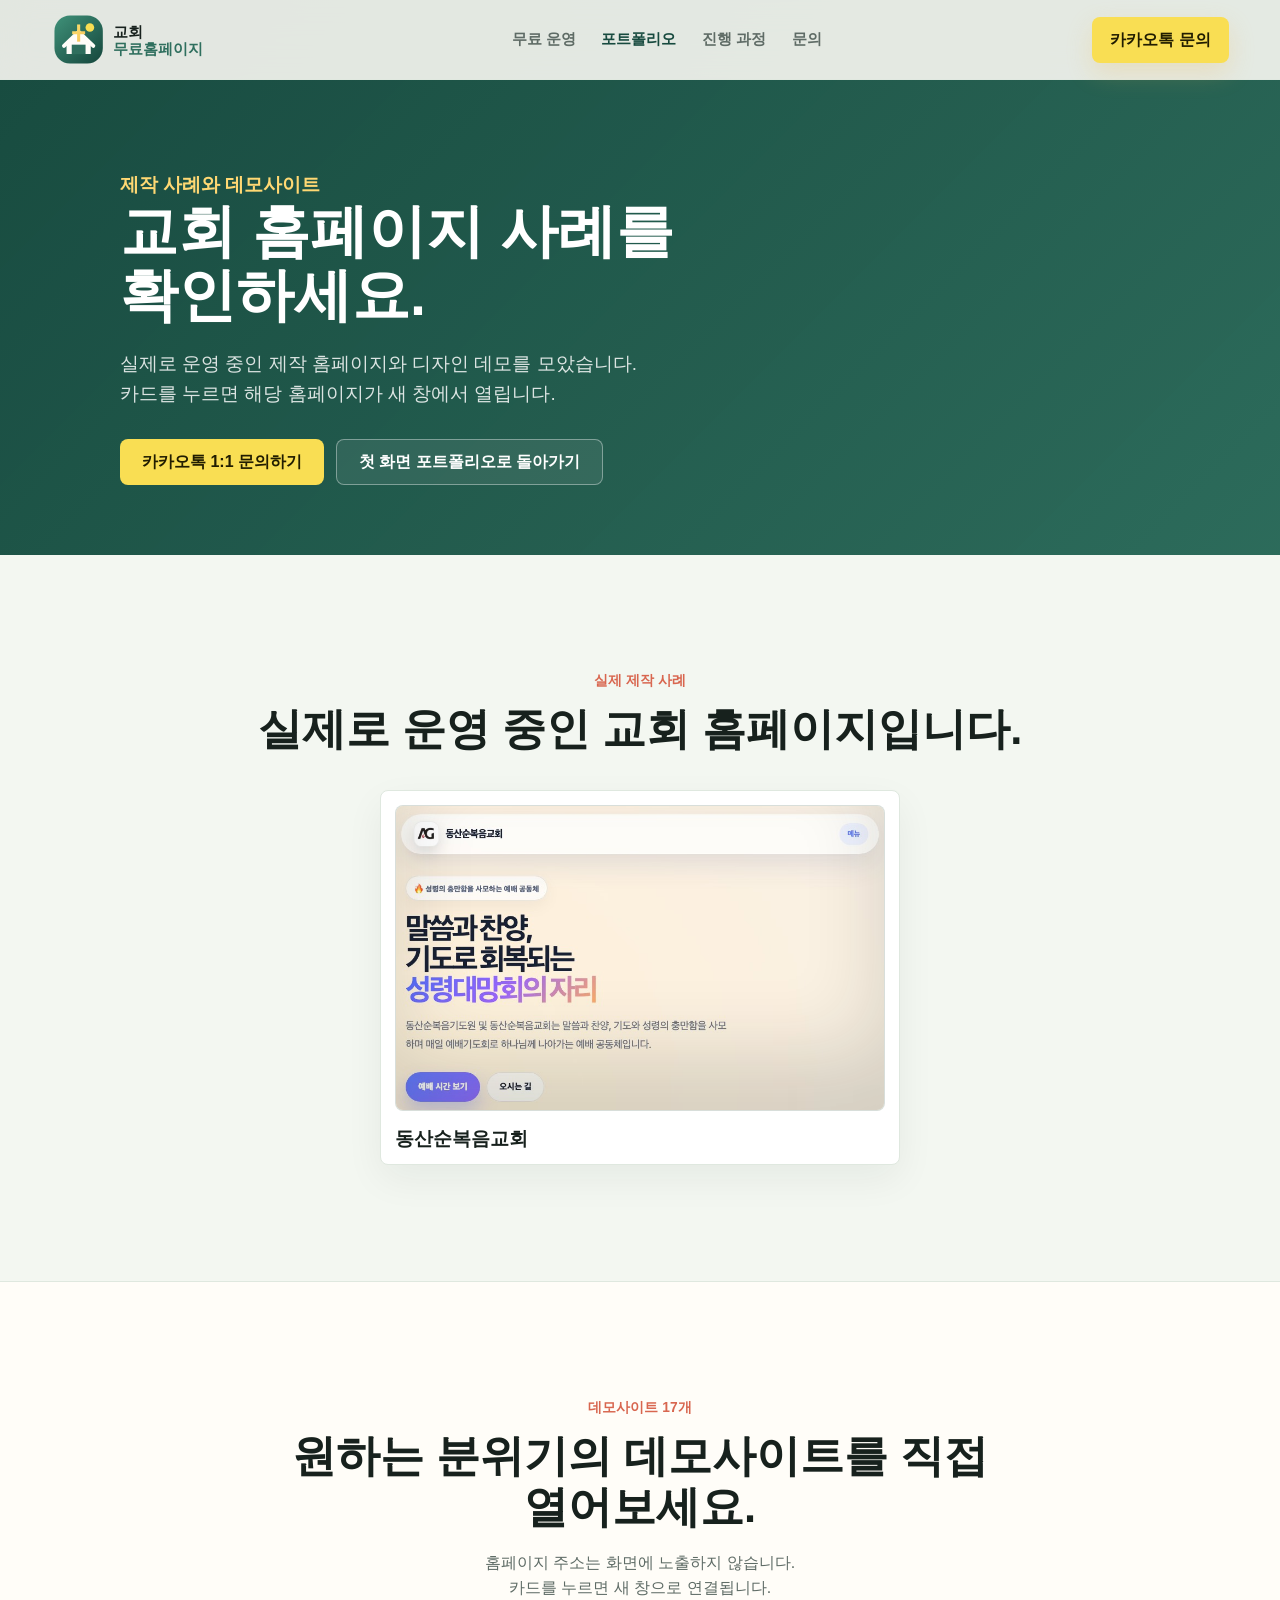
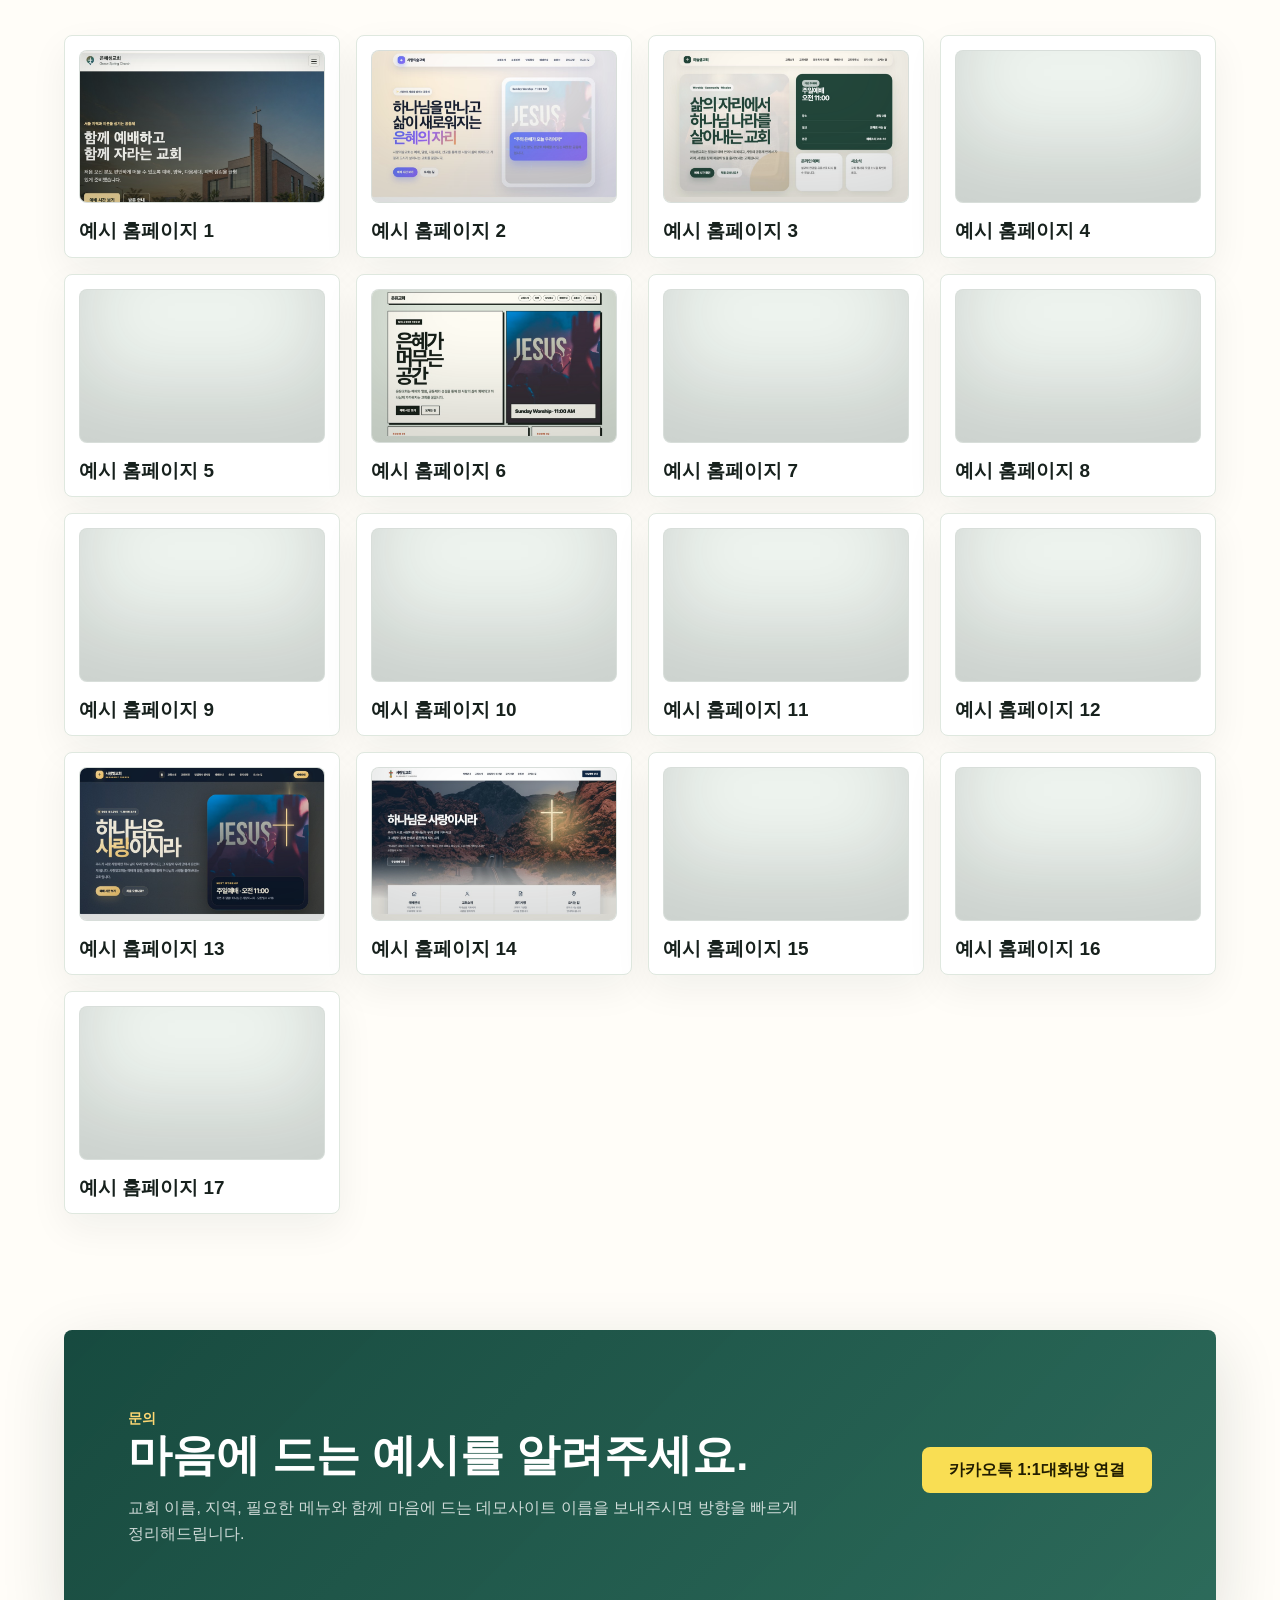
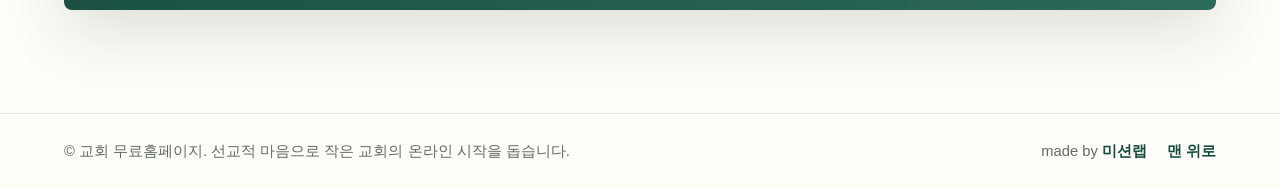
==== commit 0557b306: "Add live church portfolio and renumber demos" ====
--- a/demos.html
+++ b/demos.html
@@ -3,10 +3,10 @@
   <head>
     <meta charset="utf-8" />
     <meta name="viewport" content="width=device-width, initial-scale=1" />
-    <title>교회 홈페이지 데모사이트 | 교회 무료홈페이지</title>
+    <title>교회 홈페이지 제작 사례와 데모사이트 | 교회 무료홈페이지</title>
     <meta
       name="description"
-      content="교회 무료홈페이지에서 제작 가능한 교회 홈페이지 데모사이트와 실제 예시 포트폴리오를 확인해보세요."
+      content="교회 무료홈페이지의 실제 제작 사례와 17개의 교회 홈페이지 데모사이트를 확인해보세요."
     />
     <meta name="robots" content="index,follow" />
     <meta name="format-detection" content="telephone=no" />
@@ -18,10 +18,10 @@
     <meta property="og:type" content="website" />
     <meta property="og:locale" content="ko_KR" />
     <meta property="og:site_name" content="교회 무료홈페이지" />
-    <meta property="og:title" content="교회 홈페이지 데모사이트" />
+    <meta property="og:title" content="교회 홈페이지 제작 사례와 데모사이트" />
     <meta
       property="og:description"
-      content="교회 홈페이지 예시 포트폴리오를 한 페이지에서 확인할 수 있습니다."
+      content="실제 교회 홈페이지 제작 사례와 디자인 데모사이트를 한 페이지에서 확인할 수 있습니다."
     />
     <meta property="og:url" content="https://free-church.vercel.app/demos" />
     <meta property="og:image" content="https://free-church.vercel.app/assets/optimized/church-homepage-hero.jpg" />
@@ -30,8 +30,8 @@
       {
         "@context": "https://schema.org",
         "@type": "CollectionPage",
-        "name": "교회 홈페이지 데모사이트",
-        "description": "교회 무료홈페이지에서 제공하는 교회 홈페이지 데모사이트와 예시 포트폴리오 모음입니다.",
+        "name": "교회 홈페이지 제작 사례와 데모사이트",
+        "description": "교회 무료홈페이지에서 제공한 실제 제작 사례와 17개의 디자인 데모사이트 모음입니다.",
         "url": "https://free-church.vercel.app/demos",
         "isPartOf": {
           "@type": "WebSite",
@@ -63,14 +63,14 @@
     <main id="main" class="demo-page">
       <section class="demo-hero" id="top" aria-labelledby="demo-title">
         <div class="demo-hero-inner">
-          <p class="eyebrow">전체 데모사이트</p>
+          <p class="eyebrow">제작 사례와 데모사이트</p>
           <h1 id="demo-title">
-            <span>전체 데모사이트를</span>
+            <span>교회 홈페이지 사례를</span>
             <span>확인하세요.</span>
           </h1>
           <p>
-            <span>실제 접속 가능한 교회 홈페이지 예시입니다.</span>
-            <span>카드를 누르면 새 창에서 데모사이트가 열립니다.</span>
+            <span>실제로 운영 중인 제작 홈페이지와 디자인 데모를 모았습니다.</span>
+            <span>카드를 누르면 해당 홈페이지가 새 창에서 열립니다.</span>
           </p>
           <div class="demo-hero-actions">
             <a class="primary-action" href="https://open.kakao.com/o/sqlMCiui" data-kakao-link>
@@ -81,9 +81,27 @@
         </div>
       </section>
 
-      <section class="section examples" aria-labelledby="demo-list-title">
+      <section class="section actual-portfolio" aria-labelledby="actual-list-title">
         <div class="section-heading">
-          <p class="eyebrow">포트폴리오 16개</p>
+          <p class="eyebrow">실제 제작 사례</p>
+          <h2 id="actual-list-title">실제로 운영 중인 교회 홈페이지입니다.</h2>
+        </div>
+
+        <div class="portfolio-grid actual-portfolio-grid" aria-label="실제 제작 홈페이지 목록">
+          <a class="portfolio-card" href="https://dongsan-church.pages.dev" target="_blank" rel="noopener noreferrer" aria-label="동산순복음교회 홈페이지 새 창으로 보기">
+            <span class="portfolio-preview">
+              <img src="assets/optimized/portfolio/dongsan-church.jpg" alt="동산순복음교회 홈페이지 미리보기" loading="lazy" decoding="async" />
+            </span>
+            <span class="portfolio-info portfolio-info--single">
+              <strong>동산순복음교회</strong>
+            </span>
+          </a>
+        </div>
+      </section>
+
+      <section class="section examples demo-portfolio" aria-labelledby="demo-list-title">
+        <div class="section-heading">
+          <p class="eyebrow">데모사이트 17개</p>
           <h2 id="demo-list-title">
             <span>원하는 분위기의 데모사이트를</span>
             <span>직접 열어보세요.</span>
@@ -95,148 +113,140 @@
         </div>
 
         <div class="portfolio-grid" aria-label="전체 데모사이트 목록">
-          <a class="portfolio-card" href="https://sms890522-coder.github.io/Church2" target="_blank" rel="noopener noreferrer" aria-label="Church 2 예시 홈페이지 새 창으로 보기">
-            <span class="portfolio-preview">
-              <img src="assets/optimized/portfolio/church2.jpg" alt="Church 2 예시 홈페이지 미리보기" loading="lazy" decoding="async" />
-            </span>
-            <span class="portfolio-info">
-              <span>예시 홈페이지 01</span>
-              <strong>Church 2</strong>
-            </span>
-          </a>
-          <a class="portfolio-card" href="https://sms890522-coder.github.io/Church3" target="_blank" rel="noopener noreferrer" aria-label="Church 3 예시 홈페이지 새 창으로 보기">
-            <span class="portfolio-preview">
-              <img src="assets/optimized/portfolio/church3.jpg" alt="Church 3 예시 홈페이지 미리보기" loading="lazy" decoding="async" />
-            </span>
-            <span class="portfolio-info">
-              <span>예시 홈페이지 02</span>
-              <strong>Church 3</strong>
-            </span>
-          </a>
-          <a class="portfolio-card" href="https://sms890522-coder.github.io/Church4" target="_blank" rel="noopener noreferrer" aria-label="Church 4 예시 홈페이지 새 창으로 보기">
-            <span class="portfolio-preview">
-              <img src="assets/optimized/portfolio/church4.jpg" alt="Church 4 예시 홈페이지 미리보기" loading="lazy" decoding="async" />
-            </span>
-            <span class="portfolio-info">
-              <span>예시 홈페이지 03</span>
-              <strong>Church 4</strong>
-            </span>
-          </a>
-          <a class="portfolio-card" href="https://sms890522-coder.github.io/Church5" target="_blank" rel="noopener noreferrer" aria-label="Church 5 예시 홈페이지 새 창으로 보기">
-            <span class="portfolio-preview">
-              <img src="assets/optimized/portfolio/church5.jpg" alt="Church 5 예시 홈페이지 미리보기" loading="lazy" decoding="async" />
-            </span>
-            <span class="portfolio-info">
-              <span>예시 홈페이지 04</span>
-              <strong>Church 5</strong>
-            </span>
-          </a>
-          <a class="portfolio-card" href="https://sms890522-coder.github.io/Church6" target="_blank" rel="noopener noreferrer" aria-label="Church 6 예시 홈페이지 새 창으로 보기">
-            <span class="portfolio-preview">
-              <img src="assets/optimized/portfolio/church6.jpg" alt="Church 6 예시 홈페이지 미리보기" loading="lazy" decoding="async" />
-            </span>
-            <span class="portfolio-info">
-              <span>예시 홈페이지 05</span>
-              <strong>Church 6</strong>
-            </span>
-          </a>
-          <a class="portfolio-card" href="https://sms890522-coder.github.io/Church7" target="_blank" rel="noopener noreferrer" aria-label="Church 7 예시 홈페이지 새 창으로 보기">
-            <span class="portfolio-preview">
-              <img src="assets/optimized/portfolio/church7.jpg" alt="Church 7 예시 홈페이지 미리보기" loading="lazy" decoding="async" />
-            </span>
-            <span class="portfolio-info">
-              <span>예시 홈페이지 06</span>
-              <strong>Church 7</strong>
-            </span>
-          </a>
-          <a class="portfolio-card" href="https://sms890522-coder.github.io/Church8" target="_blank" rel="noopener noreferrer" aria-label="Church 8 예시 홈페이지 새 창으로 보기">
-            <span class="portfolio-preview">
-              <img src="assets/optimized/portfolio/church8.jpg" alt="Church 8 예시 홈페이지 미리보기" loading="lazy" decoding="async" />
-            </span>
-            <span class="portfolio-info">
-              <span>예시 홈페이지 07</span>
-              <strong>Church 8</strong>
-            </span>
-          </a>
-          <a class="portfolio-card" href="https://sms890522-coder.github.io/Church9" target="_blank" rel="noopener noreferrer" aria-label="Church 9 예시 홈페이지 새 창으로 보기">
-            <span class="portfolio-preview">
-              <img src="assets/optimized/portfolio/church9.jpg" alt="Church 9 예시 홈페이지 미리보기" loading="lazy" decoding="async" />
-            </span>
-            <span class="portfolio-info">
-              <span>예시 홈페이지 08</span>
-              <strong>Church 9</strong>
-            </span>
-          </a>
-          <a class="portfolio-card" href="https://sms890522-coder.github.io/Church10" target="_blank" rel="noopener noreferrer" aria-label="Church 10 예시 홈페이지 새 창으로 보기">
-            <span class="portfolio-preview">
-              <img src="assets/optimized/portfolio/church10.jpg" alt="Church 10 예시 홈페이지 미리보기" loading="lazy" decoding="async" />
-            </span>
-            <span class="portfolio-info">
-              <span>예시 홈페이지 09</span>
-              <strong>Church 10</strong>
-            </span>
-          </a>
-          <a class="portfolio-card" href="https://sms890522-coder.github.io/Church11" target="_blank" rel="noopener noreferrer" aria-label="Church 11 예시 홈페이지 새 창으로 보기">
-            <span class="portfolio-preview">
-              <img src="assets/optimized/portfolio/church11.jpg" alt="Church 11 예시 홈페이지 미리보기" loading="lazy" decoding="async" />
-            </span>
-            <span class="portfolio-info">
-              <span>예시 홈페이지 10</span>
-              <strong>Church 11</strong>
-            </span>
-          </a>
-          <a class="portfolio-card" href="https://sms890522-coder.github.io/Church12" target="_blank" rel="noopener noreferrer" aria-label="Church 12 예시 홈페이지 새 창으로 보기">
-            <span class="portfolio-preview">
-              <img src="assets/optimized/portfolio/church12.jpg" alt="Church 12 예시 홈페이지 미리보기" loading="lazy" decoding="async" />
-            </span>
-            <span class="portfolio-info">
-              <span>예시 홈페이지 11</span>
-              <strong>Church 12</strong>
-            </span>
-          </a>
-          <a class="portfolio-card" href="https://sms890522-coder.github.io/Church13" target="_blank" rel="noopener noreferrer" aria-label="Church 13 예시 홈페이지 새 창으로 보기">
-            <span class="portfolio-preview">
-              <img src="assets/optimized/portfolio/church13.jpg" alt="Church 13 예시 홈페이지 미리보기" loading="lazy" decoding="async" />
-            </span>
-            <span class="portfolio-info">
-              <span>예시 홈페이지 12</span>
-              <strong>Church 13</strong>
-            </span>
-          </a>
-          <a class="portfolio-card" href="https://sms890522-coder.github.io/Church14" target="_blank" rel="noopener noreferrer" aria-label="Church 14 예시 홈페이지 새 창으로 보기">
-            <span class="portfolio-preview">
-              <img src="assets/optimized/portfolio/church14.jpg" alt="Church 14 예시 홈페이지 미리보기" loading="lazy" decoding="async" />
-            </span>
-            <span class="portfolio-info">
-              <span>예시 홈페이지 13</span>
-              <strong>Church 14</strong>
-            </span>
-          </a>
-          <a class="portfolio-card" href="https://sms890522-coder.github.io/Church15" target="_blank" rel="noopener noreferrer" aria-label="Church 15 예시 홈페이지 새 창으로 보기">
-            <span class="portfolio-preview">
-              <img src="assets/optimized/portfolio/church15.jpg" alt="Church 15 예시 홈페이지 미리보기" loading="lazy" decoding="async" />
-            </span>
-            <span class="portfolio-info">
-              <span>예시 홈페이지 14</span>
-              <strong>Church 15</strong>
-            </span>
-          </a>
-          <a class="portfolio-card" href="https://sms890522-coder.github.io/Church16" target="_blank" rel="noopener noreferrer" aria-label="Church 16 예시 홈페이지 새 창으로 보기">
-            <span class="portfolio-preview">
-              <img src="assets/optimized/portfolio/church16.jpg" alt="Church 16 예시 홈페이지 미리보기" loading="lazy" decoding="async" />
-            </span>
-            <span class="portfolio-info">
-              <span>예시 홈페이지 15</span>
-              <strong>Church 16</strong>
-            </span>
-          </a>
-          <a class="portfolio-card" href="https://sms890522-coder.github.io/Church17" target="_blank" rel="noopener noreferrer" aria-label="Church 17 예시 홈페이지 새 창으로 보기">
-            <span class="portfolio-preview">
-              <img src="assets/optimized/portfolio/church17.jpg" alt="Church 17 예시 홈페이지 미리보기" loading="lazy" decoding="async" />
-            </span>
-            <span class="portfolio-info">
-              <span>예시 홈페이지 16</span>
-              <strong>Church 17</strong>
+          <a class="portfolio-card" href="https://sms890522-coder.github.io/church18/" target="_blank" rel="noopener noreferrer" aria-label="예시 홈페이지 1 새 창으로 보기">
+            <span class="portfolio-preview">
+              <img src="assets/optimized/portfolio/church18.jpg" alt="예시 홈페이지 1 미리보기" loading="lazy" decoding="async" />
+            </span>
+            <span class="portfolio-info portfolio-info--single">
+              <strong>예시 홈페이지 1</strong>
+            </span>
+          </a>
+          <a class="portfolio-card" href="https://sms890522-coder.github.io/Church2" target="_blank" rel="noopener noreferrer" aria-label="예시 홈페이지 2 새 창으로 보기">
+            <span class="portfolio-preview">
+              <img src="assets/optimized/portfolio/church2.jpg" alt="예시 홈페이지 2 미리보기" loading="lazy" decoding="async" />
+            </span>
+            <span class="portfolio-info portfolio-info--single">
+              <strong>예시 홈페이지 2</strong>
+            </span>
+          </a>
+          <a class="portfolio-card" href="https://sms890522-coder.github.io/Church3" target="_blank" rel="noopener noreferrer" aria-label="예시 홈페이지 3 새 창으로 보기">
+            <span class="portfolio-preview">
+              <img src="assets/optimized/portfolio/church3.jpg" alt="예시 홈페이지 3 미리보기" loading="lazy" decoding="async" />
+            </span>
+            <span class="portfolio-info portfolio-info--single">
+              <strong>예시 홈페이지 3</strong>
+            </span>
+          </a>
+          <a class="portfolio-card" href="https://sms890522-coder.github.io/Church4" target="_blank" rel="noopener noreferrer" aria-label="예시 홈페이지 4 새 창으로 보기">
+            <span class="portfolio-preview">
+              <img src="assets/optimized/portfolio/church4.jpg" alt="예시 홈페이지 4 미리보기" loading="lazy" decoding="async" />
+            </span>
+            <span class="portfolio-info portfolio-info--single">
+              <strong>예시 홈페이지 4</strong>
+            </span>
+          </a>
+          <a class="portfolio-card" href="https://sms890522-coder.github.io/Church5" target="_blank" rel="noopener noreferrer" aria-label="예시 홈페이지 5 새 창으로 보기">
+            <span class="portfolio-preview">
+              <img src="assets/optimized/portfolio/church5.jpg" alt="예시 홈페이지 5 미리보기" loading="lazy" decoding="async" />
+            </span>
+            <span class="portfolio-info portfolio-info--single">
+              <strong>예시 홈페이지 5</strong>
+            </span>
+          </a>
+          <a class="portfolio-card" href="https://sms890522-coder.github.io/Church6" target="_blank" rel="noopener noreferrer" aria-label="예시 홈페이지 6 새 창으로 보기">
+            <span class="portfolio-preview">
+              <img src="assets/optimized/portfolio/church6.jpg" alt="예시 홈페이지 6 미리보기" loading="lazy" decoding="async" />
+            </span>
+            <span class="portfolio-info portfolio-info--single">
+              <strong>예시 홈페이지 6</strong>
+            </span>
+          </a>
+          <a class="portfolio-card" href="https://sms890522-coder.github.io/Church7" target="_blank" rel="noopener noreferrer" aria-label="예시 홈페이지 7 새 창으로 보기">
+            <span class="portfolio-preview">
+              <img src="assets/optimized/portfolio/church7.jpg" alt="예시 홈페이지 7 미리보기" loading="lazy" decoding="async" />
+            </span>
+            <span class="portfolio-info portfolio-info--single">
+              <strong>예시 홈페이지 7</strong>
+            </span>
+          </a>
+          <a class="portfolio-card" href="https://sms890522-coder.github.io/Church8" target="_blank" rel="noopener noreferrer" aria-label="예시 홈페이지 8 새 창으로 보기">
+            <span class="portfolio-preview">
+              <img src="assets/optimized/portfolio/church8.jpg" alt="예시 홈페이지 8 미리보기" loading="lazy" decoding="async" />
+            </span>
+            <span class="portfolio-info portfolio-info--single">
+              <strong>예시 홈페이지 8</strong>
+            </span>
+          </a>
+          <a class="portfolio-card" href="https://sms890522-coder.github.io/Church9" target="_blank" rel="noopener noreferrer" aria-label="예시 홈페이지 9 새 창으로 보기">
+            <span class="portfolio-preview">
+              <img src="assets/optimized/portfolio/church9.jpg" alt="예시 홈페이지 9 미리보기" loading="lazy" decoding="async" />
+            </span>
+            <span class="portfolio-info portfolio-info--single">
+              <strong>예시 홈페이지 9</strong>
+            </span>
+          </a>
+          <a class="portfolio-card" href="https://sms890522-coder.github.io/Church10" target="_blank" rel="noopener noreferrer" aria-label="예시 홈페이지 10 새 창으로 보기">
+            <span class="portfolio-preview">
+              <img src="assets/optimized/portfolio/church10.jpg" alt="예시 홈페이지 10 미리보기" loading="lazy" decoding="async" />
+            </span>
+            <span class="portfolio-info portfolio-info--single">
+              <strong>예시 홈페이지 10</strong>
+            </span>
+          </a>
+          <a class="portfolio-card" href="https://sms890522-coder.github.io/Church11" target="_blank" rel="noopener noreferrer" aria-label="예시 홈페이지 11 새 창으로 보기">
+            <span class="portfolio-preview">
+              <img src="assets/optimized/portfolio/church11.jpg" alt="예시 홈페이지 11 미리보기" loading="lazy" decoding="async" />
+            </span>
+            <span class="portfolio-info portfolio-info--single">
+              <strong>예시 홈페이지 11</strong>
+            </span>
+          </a>
+          <a class="portfolio-card" href="https://sms890522-coder.github.io/Church12" target="_blank" rel="noopener noreferrer" aria-label="예시 홈페이지 12 새 창으로 보기">
+            <span class="portfolio-preview">
+              <img src="assets/optimized/portfolio/church12.jpg" alt="예시 홈페이지 12 미리보기" loading="lazy" decoding="async" />
+            </span>
+            <span class="portfolio-info portfolio-info--single">
+              <strong>예시 홈페이지 12</strong>
+            </span>
+          </a>
+          <a class="portfolio-card" href="https://sms890522-coder.github.io/Church13" target="_blank" rel="noopener noreferrer" aria-label="예시 홈페이지 13 새 창으로 보기">
+            <span class="portfolio-preview">
+              <img src="assets/optimized/portfolio/church13.jpg" alt="예시 홈페이지 13 미리보기" loading="lazy" decoding="async" />
+            </span>
+            <span class="portfolio-info portfolio-info--single">
+              <strong>예시 홈페이지 13</strong>
+            </span>
+          </a>
+          <a class="portfolio-card" href="https://sms890522-coder.github.io/Church14" target="_blank" rel="noopener noreferrer" aria-label="예시 홈페이지 14 새 창으로 보기">
+            <span class="portfolio-preview">
+              <img src="assets/optimized/portfolio/church14.jpg" alt="예시 홈페이지 14 미리보기" loading="lazy" decoding="async" />
+            </span>
+            <span class="portfolio-info portfolio-info--single">
+              <strong>예시 홈페이지 14</strong>
+            </span>
+          </a>
+          <a class="portfolio-card" href="https://sms890522-coder.github.io/Church15" target="_blank" rel="noopener noreferrer" aria-label="예시 홈페이지 15 새 창으로 보기">
+            <span class="portfolio-preview">
+              <img src="assets/optimized/portfolio/church15.jpg" alt="예시 홈페이지 15 미리보기" loading="lazy" decoding="async" />
+            </span>
+            <span class="portfolio-info portfolio-info--single">
+              <strong>예시 홈페이지 15</strong>
+            </span>
+          </a>
+          <a class="portfolio-card" href="https://sms890522-coder.github.io/Church16" target="_blank" rel="noopener noreferrer" aria-label="예시 홈페이지 16 새 창으로 보기">
+            <span class="portfolio-preview">
+              <img src="assets/optimized/portfolio/church16.jpg" alt="예시 홈페이지 16 미리보기" loading="lazy" decoding="async" />
+            </span>
+            <span class="portfolio-info portfolio-info--single">
+              <strong>예시 홈페이지 16</strong>
+            </span>
+          </a>
+          <a class="portfolio-card" href="https://sms890522-coder.github.io/Church17" target="_blank" rel="noopener noreferrer" aria-label="예시 홈페이지 17 새 창으로 보기">
+            <span class="portfolio-preview">
+              <img src="assets/optimized/portfolio/church17.jpg" alt="예시 홈페이지 17 미리보기" loading="lazy" decoding="async" />
+            </span>
+            <span class="portfolio-info portfolio-info--single">
+              <strong>예시 홈페이지 17</strong>
             </span>
           </a>
         </div>
--- a/styles.css
+++ b/styles.css
@@ -406,6 +406,19 @@
   background: var(--paper);
 }
 
+.actual-portfolio {
+  background: var(--soft);
+}
+
+.portfolio-grid.actual-portfolio-grid {
+  grid-template-columns: minmax(0, 520px);
+  justify-content: center;
+}
+
+.demo-portfolio {
+  border-top: 1px solid var(--line);
+}
+
 .demo-page {
   background: var(--paper);
 }
@@ -565,6 +578,10 @@
   color: var(--ink);
   font-size: 1.18rem;
   line-height: 1.24;
+}
+
+.portfolio-info--single strong {
+  margin-top: 0;
 }
 
 .portfolio-actions {
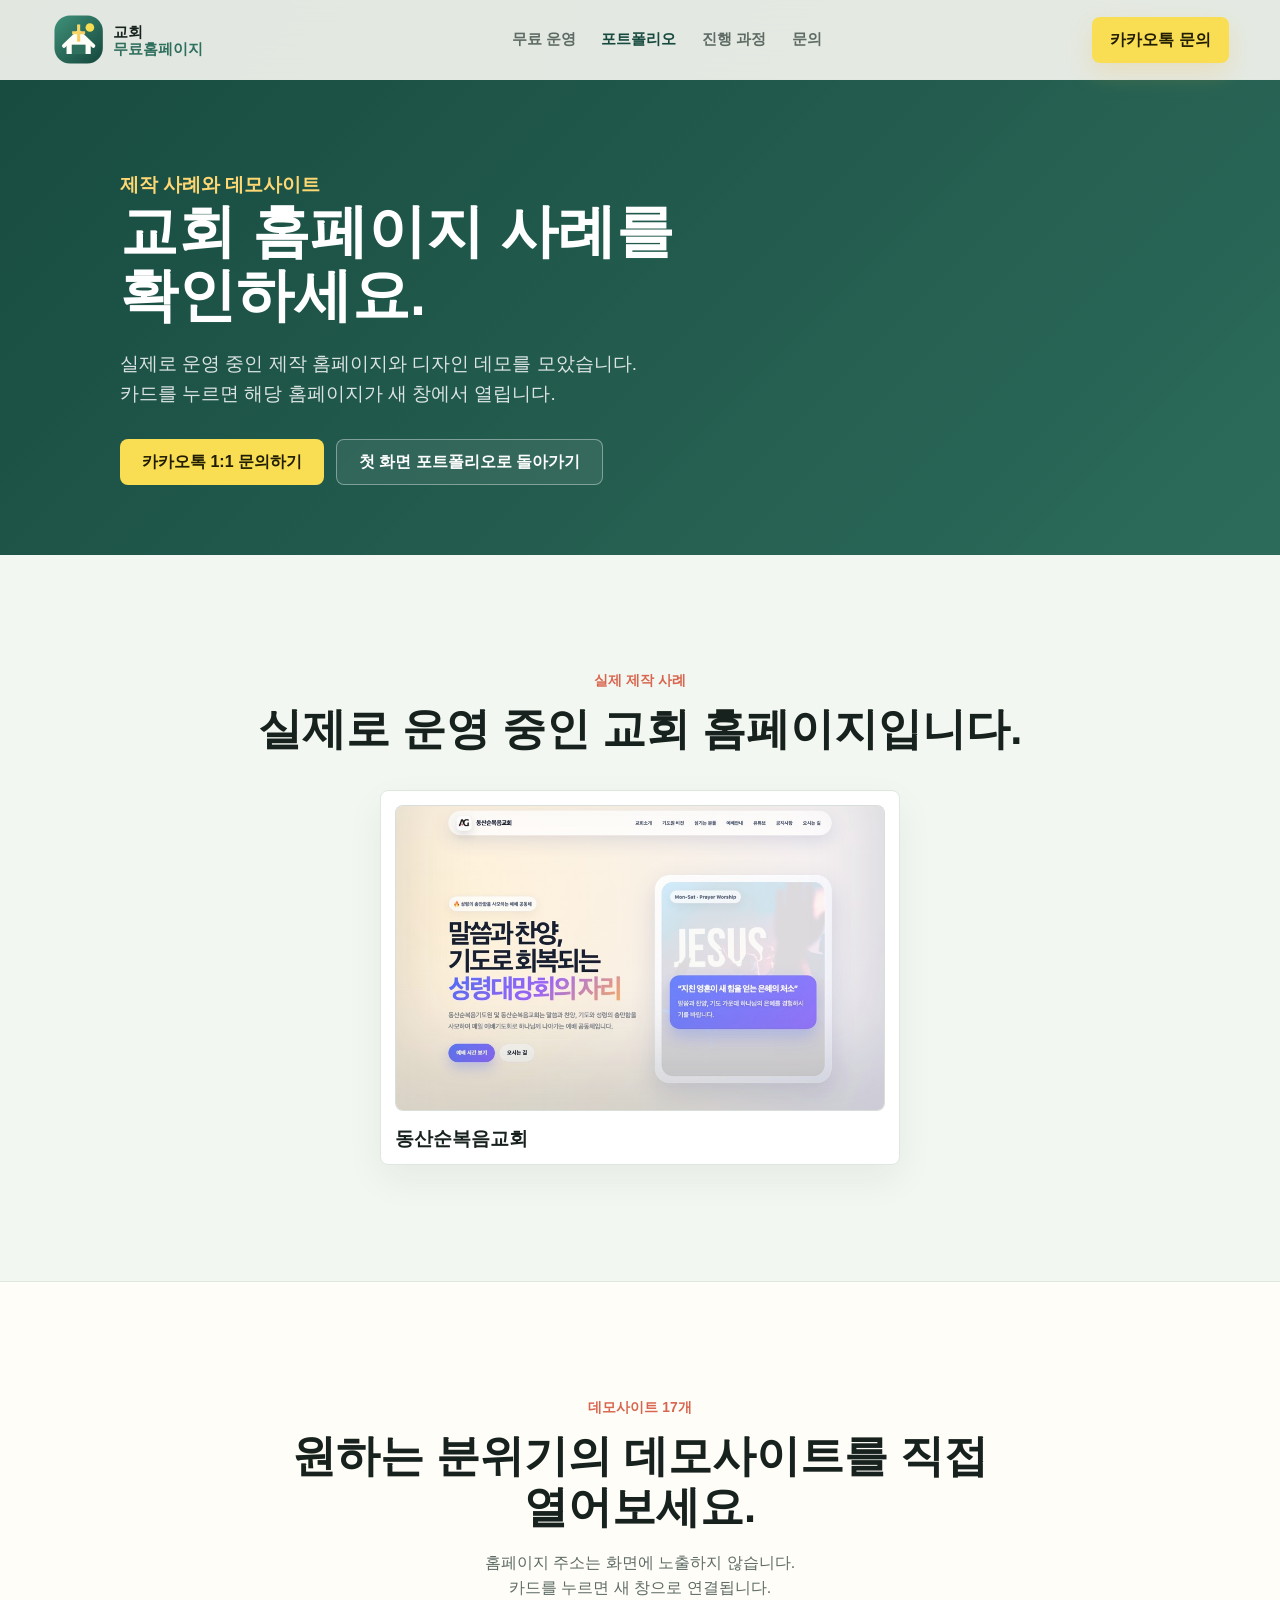
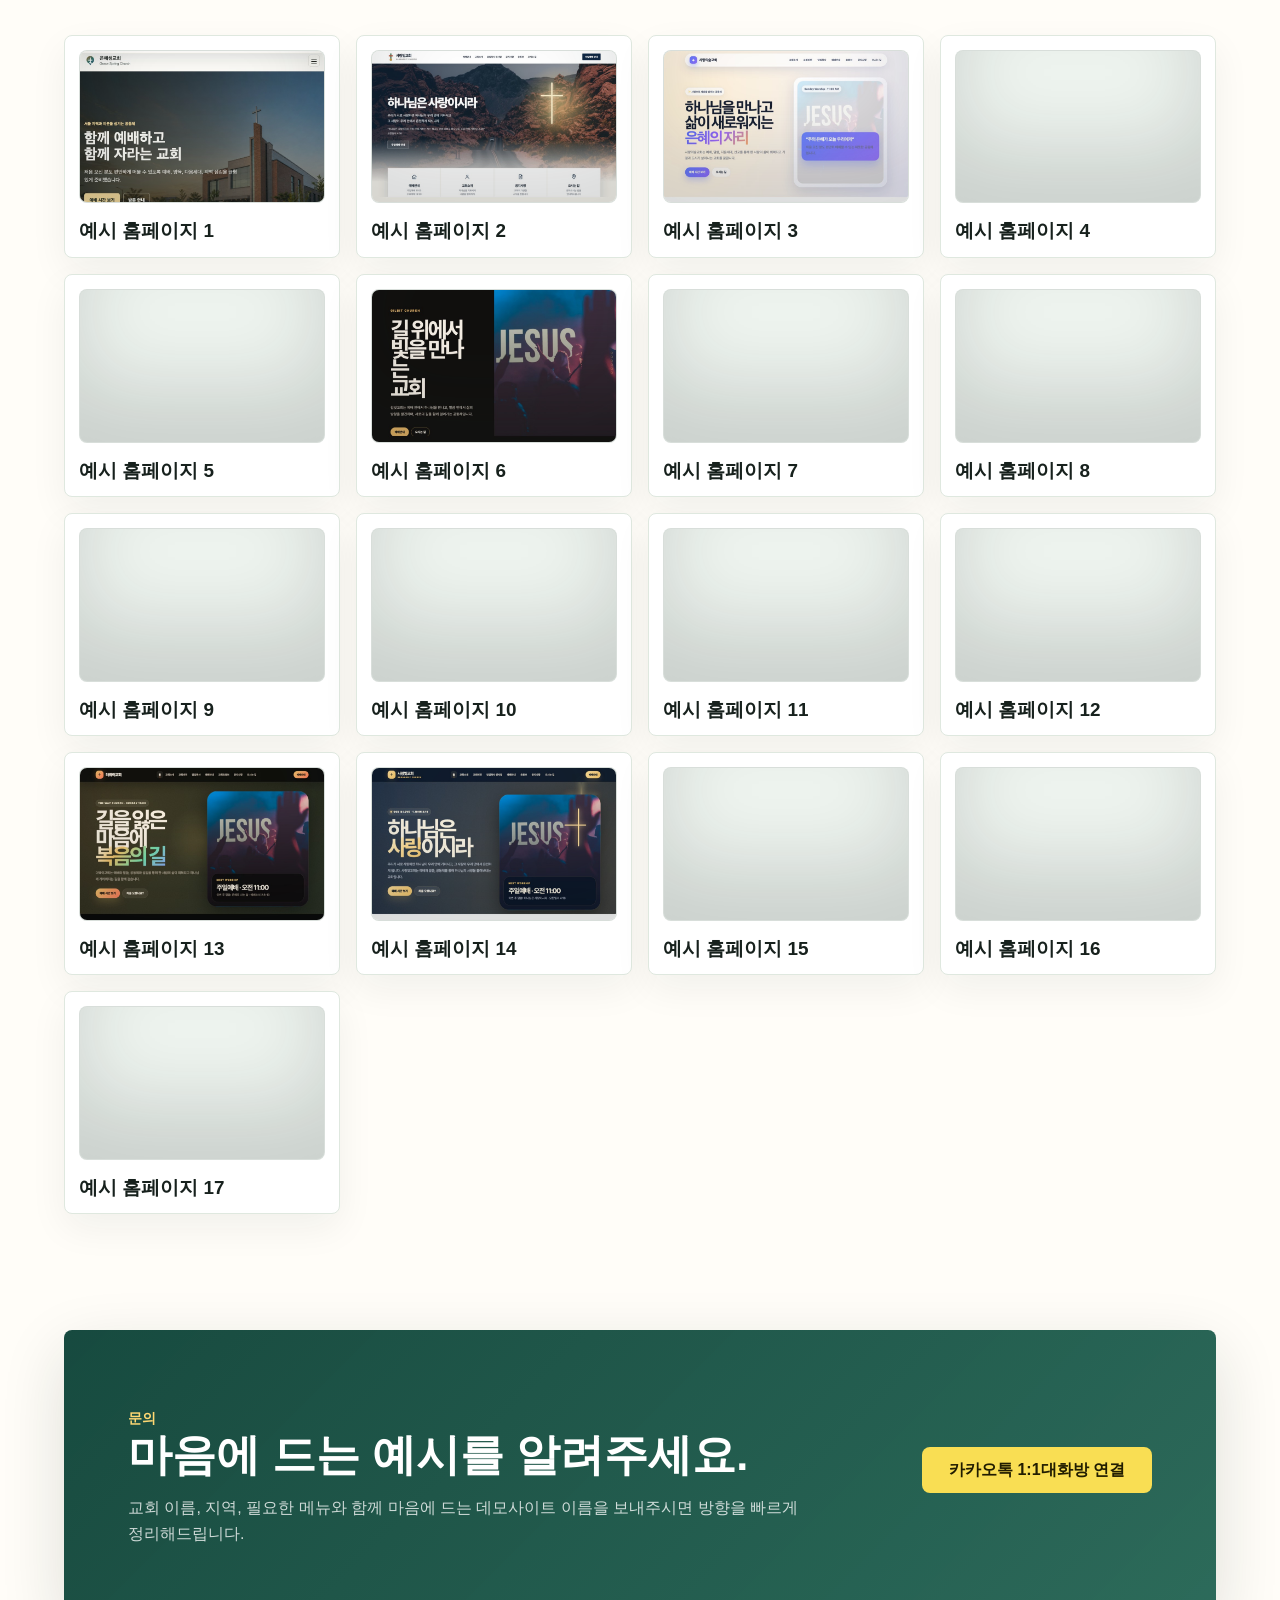
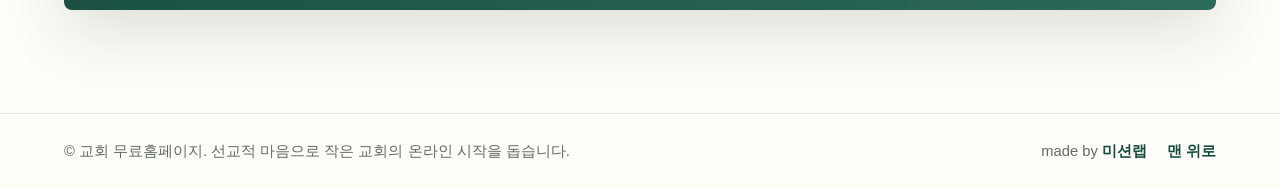
==== commit e0e0932b: "Reorder demos and refresh live site preview" ====
--- a/demos.html
+++ b/demos.html
@@ -121,105 +121,105 @@
               <strong>예시 홈페이지 1</strong>
             </span>
           </a>
-          <a class="portfolio-card" href="https://sms890522-coder.github.io/Church2" target="_blank" rel="noopener noreferrer" aria-label="예시 홈페이지 2 새 창으로 보기">
-            <span class="portfolio-preview">
-              <img src="assets/optimized/portfolio/church2.jpg" alt="예시 홈페이지 2 미리보기" loading="lazy" decoding="async" />
+          <a class="portfolio-card" href="https://sms890522-coder.github.io/Church14" target="_blank" rel="noopener noreferrer" aria-label="예시 홈페이지 2 새 창으로 보기">
+            <span class="portfolio-preview">
+              <img src="assets/optimized/portfolio/church14.jpg" alt="예시 홈페이지 2 미리보기" loading="lazy" decoding="async" />
             </span>
             <span class="portfolio-info portfolio-info--single">
               <strong>예시 홈페이지 2</strong>
             </span>
           </a>
-          <a class="portfolio-card" href="https://sms890522-coder.github.io/Church3" target="_blank" rel="noopener noreferrer" aria-label="예시 홈페이지 3 새 창으로 보기">
-            <span class="portfolio-preview">
-              <img src="assets/optimized/portfolio/church3.jpg" alt="예시 홈페이지 3 미리보기" loading="lazy" decoding="async" />
+          <a class="portfolio-card" href="https://sms890522-coder.github.io/Church2" target="_blank" rel="noopener noreferrer" aria-label="예시 홈페이지 3 새 창으로 보기">
+            <span class="portfolio-preview">
+              <img src="assets/optimized/portfolio/church2.jpg" alt="예시 홈페이지 3 미리보기" loading="lazy" decoding="async" />
             </span>
             <span class="portfolio-info portfolio-info--single">
               <strong>예시 홈페이지 3</strong>
             </span>
           </a>
-          <a class="portfolio-card" href="https://sms890522-coder.github.io/Church4" target="_blank" rel="noopener noreferrer" aria-label="예시 홈페이지 4 새 창으로 보기">
-            <span class="portfolio-preview">
-              <img src="assets/optimized/portfolio/church4.jpg" alt="예시 홈페이지 4 미리보기" loading="lazy" decoding="async" />
+          <a class="portfolio-card" href="https://sms890522-coder.github.io/Church3" target="_blank" rel="noopener noreferrer" aria-label="예시 홈페이지 4 새 창으로 보기">
+            <span class="portfolio-preview">
+              <img src="assets/optimized/portfolio/church3.jpg" alt="예시 홈페이지 4 미리보기" loading="lazy" decoding="async" />
             </span>
             <span class="portfolio-info portfolio-info--single">
               <strong>예시 홈페이지 4</strong>
             </span>
           </a>
-          <a class="portfolio-card" href="https://sms890522-coder.github.io/Church5" target="_blank" rel="noopener noreferrer" aria-label="예시 홈페이지 5 새 창으로 보기">
-            <span class="portfolio-preview">
-              <img src="assets/optimized/portfolio/church5.jpg" alt="예시 홈페이지 5 미리보기" loading="lazy" decoding="async" />
+          <a class="portfolio-card" href="https://sms890522-coder.github.io/Church4" target="_blank" rel="noopener noreferrer" aria-label="예시 홈페이지 5 새 창으로 보기">
+            <span class="portfolio-preview">
+              <img src="assets/optimized/portfolio/church4.jpg" alt="예시 홈페이지 5 미리보기" loading="lazy" decoding="async" />
             </span>
             <span class="portfolio-info portfolio-info--single">
               <strong>예시 홈페이지 5</strong>
             </span>
           </a>
-          <a class="portfolio-card" href="https://sms890522-coder.github.io/Church6" target="_blank" rel="noopener noreferrer" aria-label="예시 홈페이지 6 새 창으로 보기">
-            <span class="portfolio-preview">
-              <img src="assets/optimized/portfolio/church6.jpg" alt="예시 홈페이지 6 미리보기" loading="lazy" decoding="async" />
+          <a class="portfolio-card" href="https://sms890522-coder.github.io/Church5" target="_blank" rel="noopener noreferrer" aria-label="예시 홈페이지 6 새 창으로 보기">
+            <span class="portfolio-preview">
+              <img src="assets/optimized/portfolio/church5.jpg" alt="예시 홈페이지 6 미리보기" loading="lazy" decoding="async" />
             </span>
             <span class="portfolio-info portfolio-info--single">
               <strong>예시 홈페이지 6</strong>
             </span>
           </a>
-          <a class="portfolio-card" href="https://sms890522-coder.github.io/Church7" target="_blank" rel="noopener noreferrer" aria-label="예시 홈페이지 7 새 창으로 보기">
-            <span class="portfolio-preview">
-              <img src="assets/optimized/portfolio/church7.jpg" alt="예시 홈페이지 7 미리보기" loading="lazy" decoding="async" />
+          <a class="portfolio-card" href="https://sms890522-coder.github.io/Church6" target="_blank" rel="noopener noreferrer" aria-label="예시 홈페이지 7 새 창으로 보기">
+            <span class="portfolio-preview">
+              <img src="assets/optimized/portfolio/church6.jpg" alt="예시 홈페이지 7 미리보기" loading="lazy" decoding="async" />
             </span>
             <span class="portfolio-info portfolio-info--single">
               <strong>예시 홈페이지 7</strong>
             </span>
           </a>
-          <a class="portfolio-card" href="https://sms890522-coder.github.io/Church8" target="_blank" rel="noopener noreferrer" aria-label="예시 홈페이지 8 새 창으로 보기">
-            <span class="portfolio-preview">
-              <img src="assets/optimized/portfolio/church8.jpg" alt="예시 홈페이지 8 미리보기" loading="lazy" decoding="async" />
+          <a class="portfolio-card" href="https://sms890522-coder.github.io/Church7" target="_blank" rel="noopener noreferrer" aria-label="예시 홈페이지 8 새 창으로 보기">
+            <span class="portfolio-preview">
+              <img src="assets/optimized/portfolio/church7.jpg" alt="예시 홈페이지 8 미리보기" loading="lazy" decoding="async" />
             </span>
             <span class="portfolio-info portfolio-info--single">
               <strong>예시 홈페이지 8</strong>
             </span>
           </a>
-          <a class="portfolio-card" href="https://sms890522-coder.github.io/Church9" target="_blank" rel="noopener noreferrer" aria-label="예시 홈페이지 9 새 창으로 보기">
-            <span class="portfolio-preview">
-              <img src="assets/optimized/portfolio/church9.jpg" alt="예시 홈페이지 9 미리보기" loading="lazy" decoding="async" />
+          <a class="portfolio-card" href="https://sms890522-coder.github.io/Church8" target="_blank" rel="noopener noreferrer" aria-label="예시 홈페이지 9 새 창으로 보기">
+            <span class="portfolio-preview">
+              <img src="assets/optimized/portfolio/church8.jpg" alt="예시 홈페이지 9 미리보기" loading="lazy" decoding="async" />
             </span>
             <span class="portfolio-info portfolio-info--single">
               <strong>예시 홈페이지 9</strong>
             </span>
           </a>
-          <a class="portfolio-card" href="https://sms890522-coder.github.io/Church10" target="_blank" rel="noopener noreferrer" aria-label="예시 홈페이지 10 새 창으로 보기">
-            <span class="portfolio-preview">
-              <img src="assets/optimized/portfolio/church10.jpg" alt="예시 홈페이지 10 미리보기" loading="lazy" decoding="async" />
+          <a class="portfolio-card" href="https://sms890522-coder.github.io/Church9" target="_blank" rel="noopener noreferrer" aria-label="예시 홈페이지 10 새 창으로 보기">
+            <span class="portfolio-preview">
+              <img src="assets/optimized/portfolio/church9.jpg" alt="예시 홈페이지 10 미리보기" loading="lazy" decoding="async" />
             </span>
             <span class="portfolio-info portfolio-info--single">
               <strong>예시 홈페이지 10</strong>
             </span>
           </a>
-          <a class="portfolio-card" href="https://sms890522-coder.github.io/Church11" target="_blank" rel="noopener noreferrer" aria-label="예시 홈페이지 11 새 창으로 보기">
-            <span class="portfolio-preview">
-              <img src="assets/optimized/portfolio/church11.jpg" alt="예시 홈페이지 11 미리보기" loading="lazy" decoding="async" />
+          <a class="portfolio-card" href="https://sms890522-coder.github.io/Church10" target="_blank" rel="noopener noreferrer" aria-label="예시 홈페이지 11 새 창으로 보기">
+            <span class="portfolio-preview">
+              <img src="assets/optimized/portfolio/church10.jpg" alt="예시 홈페이지 11 미리보기" loading="lazy" decoding="async" />
             </span>
             <span class="portfolio-info portfolio-info--single">
               <strong>예시 홈페이지 11</strong>
             </span>
           </a>
-          <a class="portfolio-card" href="https://sms890522-coder.github.io/Church12" target="_blank" rel="noopener noreferrer" aria-label="예시 홈페이지 12 새 창으로 보기">
-            <span class="portfolio-preview">
-              <img src="assets/optimized/portfolio/church12.jpg" alt="예시 홈페이지 12 미리보기" loading="lazy" decoding="async" />
+          <a class="portfolio-card" href="https://sms890522-coder.github.io/Church11" target="_blank" rel="noopener noreferrer" aria-label="예시 홈페이지 12 새 창으로 보기">
+            <span class="portfolio-preview">
+              <img src="assets/optimized/portfolio/church11.jpg" alt="예시 홈페이지 12 미리보기" loading="lazy" decoding="async" />
             </span>
             <span class="portfolio-info portfolio-info--single">
               <strong>예시 홈페이지 12</strong>
             </span>
           </a>
-          <a class="portfolio-card" href="https://sms890522-coder.github.io/Church13" target="_blank" rel="noopener noreferrer" aria-label="예시 홈페이지 13 새 창으로 보기">
-            <span class="portfolio-preview">
-              <img src="assets/optimized/portfolio/church13.jpg" alt="예시 홈페이지 13 미리보기" loading="lazy" decoding="async" />
+          <a class="portfolio-card" href="https://sms890522-coder.github.io/Church12" target="_blank" rel="noopener noreferrer" aria-label="예시 홈페이지 13 새 창으로 보기">
+            <span class="portfolio-preview">
+              <img src="assets/optimized/portfolio/church12.jpg" alt="예시 홈페이지 13 미리보기" loading="lazy" decoding="async" />
             </span>
             <span class="portfolio-info portfolio-info--single">
               <strong>예시 홈페이지 13</strong>
             </span>
           </a>
-          <a class="portfolio-card" href="https://sms890522-coder.github.io/Church14" target="_blank" rel="noopener noreferrer" aria-label="예시 홈페이지 14 새 창으로 보기">
-            <span class="portfolio-preview">
-              <img src="assets/optimized/portfolio/church14.jpg" alt="예시 홈페이지 14 미리보기" loading="lazy" decoding="async" />
+          <a class="portfolio-card" href="https://sms890522-coder.github.io/Church13" target="_blank" rel="noopener noreferrer" aria-label="예시 홈페이지 14 새 창으로 보기">
+            <span class="portfolio-preview">
+              <img src="assets/optimized/portfolio/church13.jpg" alt="예시 홈페이지 14 미리보기" loading="lazy" decoding="async" />
             </span>
             <span class="portfolio-info portfolio-info--single">
               <strong>예시 홈페이지 14</strong>
